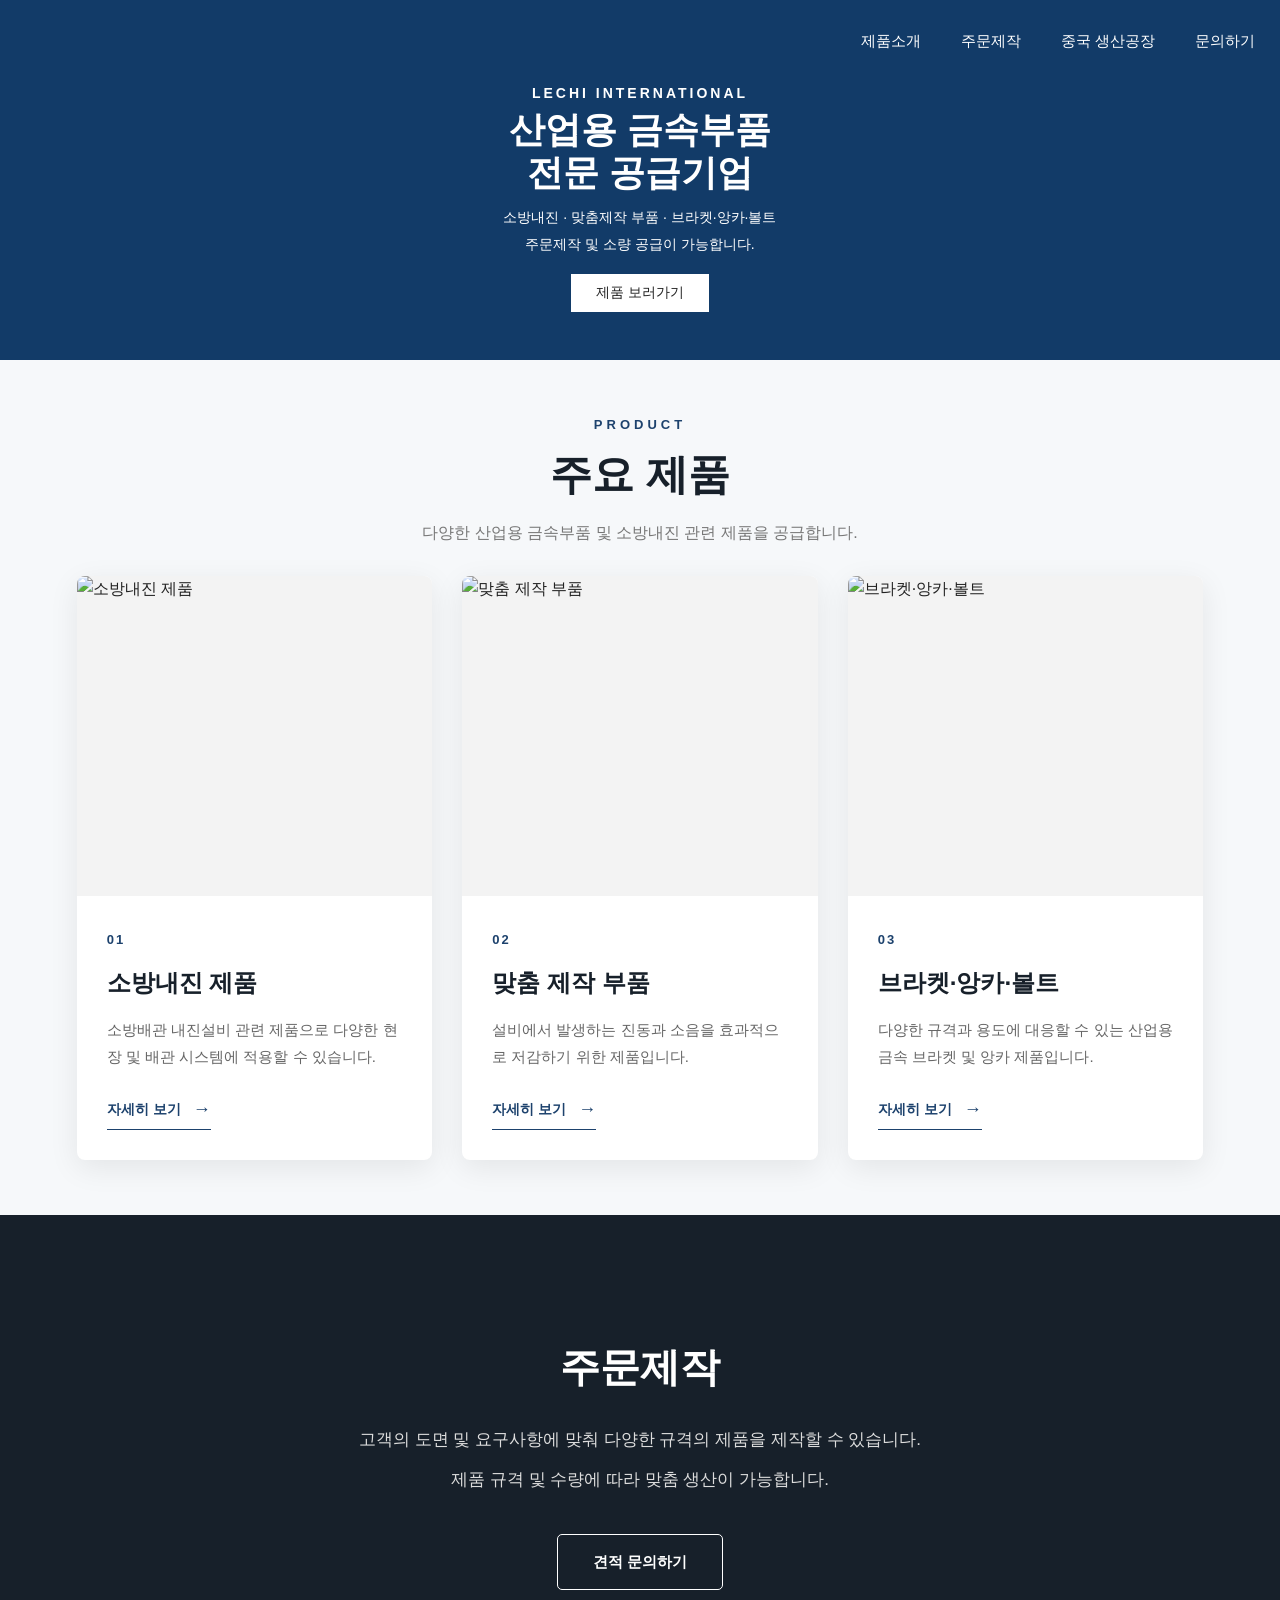
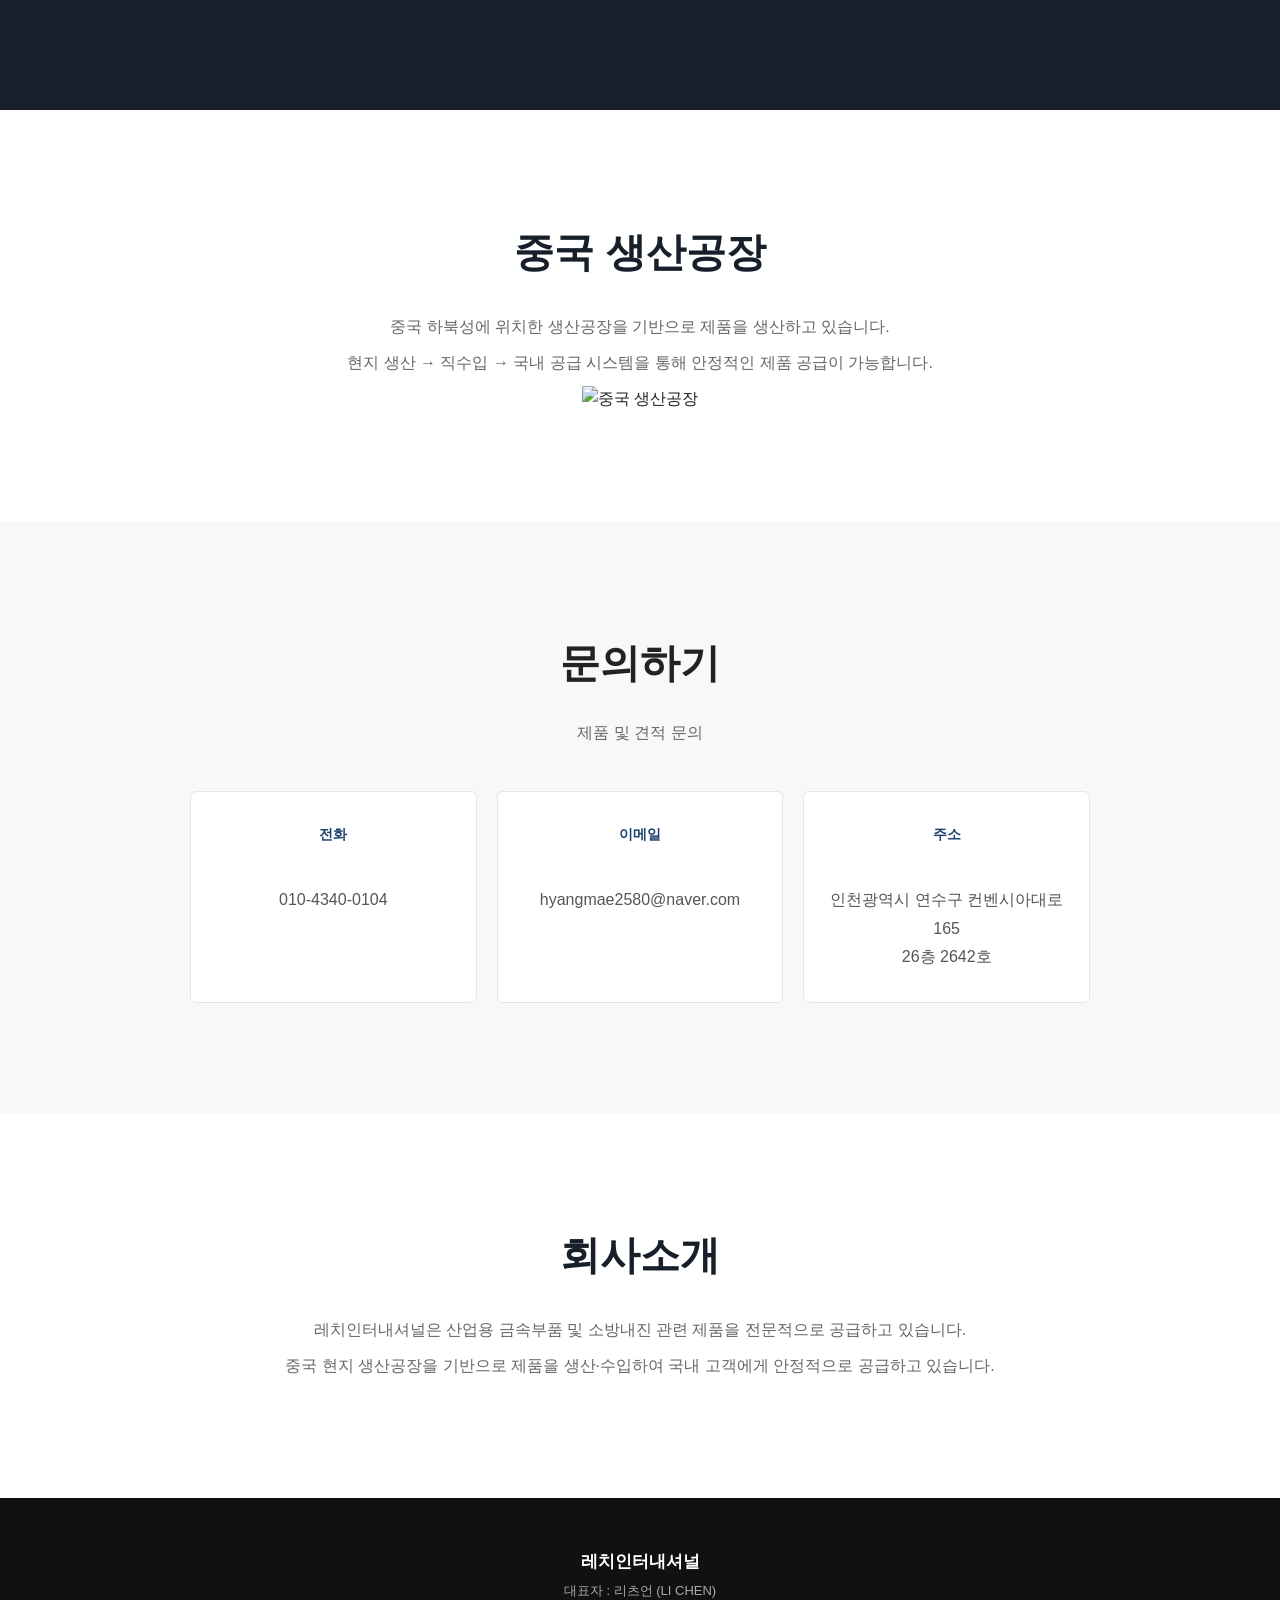
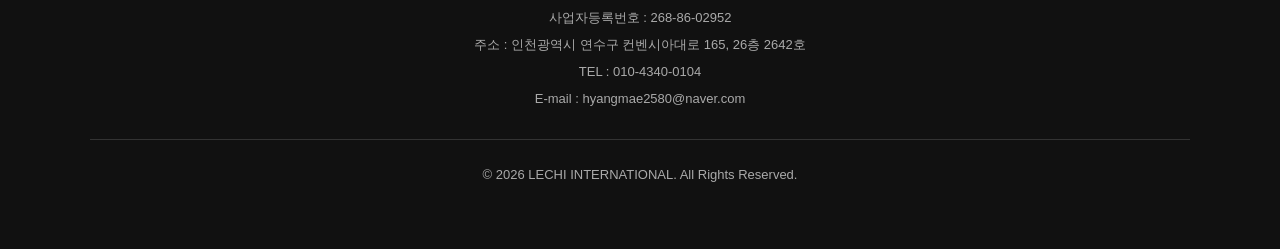
==== index.html @ aa049274 "Add files via upload" ====
<!DOCTYPE html>
<html lang="ko">

<head>
    <meta charset="UTF-8">
    <meta name="viewport" content="width=device-width, initial-scale=1.0">

    <title>레치인터내셔널 | 산업용 금속부품 전문기업</title>

    <link rel="stylesheet" href="style.css">
</head>


<body>


<!-- =========================
     상단 메뉴
========================= -->

<header class="header">

    <div class="logo">

        

    </div>


    <nav class="menu">

        <a href="#products">제품소개</a>

        <a href="#custom">주문제작</a>

        <a href="#factory">중국 생산공장</a>

        <a href="#contact">문의하기</a>

    </nav>

</header>



<!-- =========================
     메인 화면
========================= -->

<section class="hero">

    <div class="hero-text">

        <p class="small-title">
            LECHI INTERNATIONAL
        </p>


        <h1>
            산업용 금속부품<br>
            전문 공급기업
        </h1>


        <p>
            소방내진 · 맞춤제작 부품 · 브라켓·앙카·볼트
        </p>


        <p>
            주문제작 및 소량 공급이 가능합니다.
        </p>


        <button onclick="goToProducts()">
            제품 보러가기
        </button>

    </div>

</section>



<!-- =========================
     주요 제품
========================= -->

<section id="products" class="products-section">

    <div class="products-title">

        <span>PRODUCT</span>

        <h2>주요 제품</h2>

        <p>
            다양한 산업용 금속부품 및 소방내진 관련 제품을 공급합니다.
        </p>

    </div>


    <div class="product-grid">


        <!-- 소방내진 -->

        <div class="product-card">

            <div class="product-photo">

                <img
                    src="images/product01.jpg"
                    alt="소방내진 제품"
                >

            </div>


            <div class="product-content">

                <span class="product-number">01</span>

                <h3>소방내진 제품</h3>

                <p>
                    소방배관 내진설비 관련 제품으로
                    다양한 현장 및 배관 시스템에 적용할 수 있습니다.
                </p>

                <a href="product-fire.html" class="product-more">
                    자세히 보기
                    <span>→</span>
                </a>

            </div>

        </div>



        <!-- 맞춤제작 부품 -->

        <div class="product-card">

            <div class="product-photo">

                <img
                    src="images/product02.jpg"
                    alt="맞춤 제작 부품"
                >

            </div>


            <div class="product-content">

                <span class="product-number">02</span>

                <h3>맞춤 제작 부품</h3>

                <p>
                    설비에서 발생하는 진동과 소음을
                    효과적으로 저감하기 위한 제품입니다.
                </p>

                <a href="product-vibration.html" class="product-more">
                    자세히 보기
                    <span>→</span>
                </a>

            </div>

        </div>



        <!-- 브라켓·앙카·볼트 -->

        <div class="product-card">

            <div class="product-photo">

                <img
                    src="images/product03.jpg"
                    alt="브라켓·앙카·볼트"
                >

            </div>


            <div class="product-content">

                <span class="product-number">03</span>

                <h3>브라켓·앙카·볼트</h3>

                <p>
                    다양한 규격과 용도에 대응할 수 있는
                    산업용 금속 브라켓 및 앙카 제품입니다.
                </p>

                <a href="product-bracket.html" class="product-more">
                    자세히 보기
                    <span>→</span>
                </a>

            </div>

        </div>


    </div>

</section>


<!-- =========================
     주문제작
========================= -->

<section id="custom" class="custom">

    <h2>주문제작</h2>


    <p>
        고객의 도면 및 요구사항에 맞춰
        다양한 규격의 제품을 제작할 수 있습니다.
    </p>


    <p>
        제품 규격 및 수량에 따라 맞춤 생산이 가능합니다.
    </p>



<a href="./contact.html" class="inquiry-button">
    견적 문의하기
</a>

</section>



<!-- =========================
     중국 생산공장
========================= -->

<section id="factory" class="section">

    <h2>중국 생산공장</h2>


    <p>
        중국 하북성에 위치한 생산공장을 기반으로
        제품을 생산하고 있습니다.
    </p>


    <p>
        현지 생산 → 직수입 → 국내 공급 시스템을 통해
        안정적인 제품 공급이 가능합니다.
    </p>
    <div class="factory-image">

        <img 
            src="images/factory.jpg" 
            alt="중국 생산공장"
        >

    </div>

</section>



<!-- =========================
     문의하기
========================= -->

<section id="contact" class="contact">

    <h2>문의하기</h2>


    <p>
        제품 및 견적 문의
    </p>


    <div class="contact-info">

        <p>
            <strong>전화</strong><br>
            010-4340-0104
        </p>


        <p>
            <strong>이메일</strong><br>
            hyangmae2580@naver.com
        </p>


        <p>
            <strong>주소</strong><br>
            인천광역시 연수구 컨벤시아대로 165<br>
            26층 2642호
        </p>

    </div>

</section>

</section>


<!-- =========================
     회사소개
========================= -->

<section id="about" class="section">

    <h2>회사소개</h2>

    <p>
        레치인터내셔널은 산업용 금속부품 및 
        소방내진 관련 제품을 전문적으로 공급하고 있습니다.
    </p>

    <p>
        중국 현지 생산공장을 기반으로 제품을 생산·수입하여 
        국내 고객에게 안정적으로 공급하고 있습니다.
    </p>

</section>




<!-- =========================
     사업자 정보
========================= -->

<footer>


    <div class="footer-company">

        <strong>레치인터내셔널</strong>


        <p>
            대표자 : 리츠언 (LI CHEN)
        </p>


        <p>
            사업자등록번호 : 268-86-02952
        </p>


        <p>
            주소 : 인천광역시 연수구 컨벤시아대로 165,
            26층 2642호
        </p>


        <p>
            TEL : 010-4340-0104
        </p>


        <p>
            E-mail : hyangmae2580@naver.com
        </p>

    </div>


    <p class="copyright">
        © 2026 LECHI INTERNATIONAL. All Rights Reserved.
    </p>

</footer>



<script src="main.js"></script>

</body>

</html>
---- style.css ----
/* =========================================
   기본 설정
========================================= */

* {
    box-sizing: border-box;
}

html {
    scroll-behavior: smooth;
}

body {
    margin: 0;
    padding: 0;

    font-family:
        "Noto Sans KR",
        "Malgun Gothic",
        Arial,
        sans-serif;

    color: #222;
    background: #fff;

    line-height: 1.6;
}

img {
    max-width: 100%;
}



/* =========================================
   HEADER
========================================= */

.header {
    position: absolute;
    top: 0;
    left: 0;
    width: 100%;
    height: 82px;
    padding: 0 25px;
    box-sizing: border-box;

    display: flex;
    align-items: center;
    justify-content: flex-end;

    background: transparent;
    border-bottom: none;

    z-index: 999;
}

.logo {
    display: none;
}

.menu {
    display: flex;
    align-items: center;
    gap: 40px;
}

.menu a {
    color: #ffffff;
    text-decoration: none;
    font-size: 15px;
    font-weight: 500;
}

.menu a:hover {
    color: #1d426d;
}

/* =========================================
   MAIN HERO
========================================= */

.hero {
    width: 100%;
    min-height: 360px;
    display: flex;
    align-items: center;
    justify-content: center;
    padding: 60px 8% 30px;
    box-sizing: border-box;
    background: #123b68;
    color: #fff;
    text-align: center;
}
.hero-text {
    width: 100%;
    max-width: 900px;
    margin: 0 auto;
}

.small-title {
    margin: 0 0 8px;
    font-size: 12px;
    letter-spacing: 3px;
    font-weight: 600;
}

.hero h1 {
    margin: 0 0 12px;
    font-size: 36px;
    line-height: 1.2;
    font-weight: 700;
}

.hero p {
    font-size: 14px;
    margin: 4px 0;
}

.hero button {
    margin-top: 15px;

    padding: 10px 25px;

    border: none;

    background: #fff;
    color: #222;

    font-size: 14px;

    cursor: pointer;
}

/* =========================================
   회사소개
========================================= */

.section {
    width: 100%;

    padding: 110px 7%;

    text-align: center;
}


.section h2 {
    margin: 0 0 30px;

    font-size: 40px;

    color: #17202a;
}


.section > p {
    max-width: 800px;

    margin: 10px auto;

    font-size: 16px;

    color: #666;
}


/* 회사정보 */

.company-info {
    max-width: 900px;

    margin: 55px auto 0;

    display: grid;

    grid-template-columns:
        repeat(3, 1fr);

    border-top: 1px solid #ddd;
    border-bottom: 1px solid #ddd;
}


.company-info div {
    padding: 28px 20px;

    border-right: 1px solid #ddd;
}

.company-info div:last-child {
    border-right: none;
}


.company-info strong {
    display: block;

    margin-bottom: 8px;

    color: #1d426d;

    font-size: 14px;
}


.company-info p {
    margin: 0;

    font-size: 16px;
}


/* =========================================
   주요 제품
========================================= */

.products-section {
    width: 100%;
    padding: 55px 6%;
    background: #f6f8fa;
}


/* 제목 */

.products-title {
    text-align: center;

    margin-bottom: 30px;
}


.products-title span {
    display: block;

    margin-bottom: 12px;

    color: #1d426d;

    font-size: 13px;

    font-weight: 700;

    letter-spacing: 4px;
}


.products-title h2 {
    margin: 0;

    font-size: 42px;

    line-height: 1.3;

    color: #17202a;
}


.products-title p {
    margin: 18px 0 0;

    font-size: 16px;

    color: #777;
}


/* 제품 3개 */

.product-grid {
    width: 100%;

    max-width: 1280px;

    margin: 0 auto;

    display: grid;

    grid-template-columns:
        repeat(3, minmax(0, 1fr));

    gap: 30px;
}


/* 카드 */

.product-card {
    min-width: 0;

    overflow: hidden;

    background: #fff;

    border-radius: 8px;

    box-shadow:
        0 8px 30px rgba(0, 0, 0, 0.08);

    transition:
        transform 0.3s ease,
        box-shadow 0.3s ease;
}


.product-card:hover {
    transform: translateY(-8px);

    box-shadow:
        0 18px 45px rgba(0, 0, 0, 0.14);
}


/* 제품 사진 */

.product-photo {
    width: 100%;

    height: 320px;

    overflow: hidden;

    background: #f3f3f3;
}


.product-photo img {
    width: 100%;
    height: 100%;

    display: block;

    object-fit: cover;

    transition: transform 0.5s ease;
}


.product-card:hover
.product-photo img {
    transform: scale(1.05);
}


/* 제품 내용 */

.product-content {
    padding: 30px;

    min-height: 260px;
}


.product-number {
    color: #1d426d;

    font-size: 13px;

    font-weight: 700;

    letter-spacing: 2px;
}


.product-content h3 {
    margin: 12px 0 14px;

    font-size: 24px;

    color: #17202a;
}


.product-content p {
    margin: 0;

    color: #666;

    font-size: 15px;

    line-height: 1.8;
}


/* 자세히 보기 */

.product-more {
    display: inline-flex;

    align-items: center;

    gap: 12px;

    margin-top: 25px;

    padding-bottom: 5px;

    color: #1d426d;

    text-decoration: none;

    font-size: 14px;

    font-weight: 600;

    border-bottom: 1px solid #1d426d;
}


.product-more span {
    font-size: 18px;

    transition: 0.3s;
}


.product-more:hover span {
    transform: translateX(5px);
}


/* =========================================
   주문제작
========================================= */

.custom {
    width: 100%;

    padding: 120px 20px;

    text-align: center;

    background: #17202a;

    color: #fff;
}


.custom h2 {
    margin: 0 0 25px;

    font-size: 40px;
}


.custom p {
    max-width: 750px;

    margin: 8px auto;

    font-size: 17px;

    line-height: 1.9;

    color: #ddd;
}


.custom button {
    margin-top: 30px;

    padding: 15px 35px;

    border: 1px solid #fff;

    background: transparent;

    color: #fff;

    font-size: 15px;

    cursor: pointer;

    transition: 0.3s;
}


.custom button:hover {
    background: #fff;

    color: #17202a;
}


/* =========================================
   중국 생산공장
========================================= */

#factory {
    background: #fff;
}


#factory p {
    max-width: 750px;
}


/* =========================================
   문의하기
========================================= */

.contact {
    width: 100%;

    padding: 110px 20px;

    text-align: center;

    background: #f6f8fa;
}


.contact h2 {
    margin: 0 0 25px;

    font-size: 40px;
}


.contact > p {
    color: #666;

    font-size: 16px;
}


/* 연락처 */

.contact-info {
    max-width: 900px;

    margin: 45px auto 0;

    display: grid;

    grid-template-columns:
        repeat(3, 1fr);

    gap: 20px;
}


.contact-info p {
    margin: 0;

    padding: 30px 20px;

    background: #fff;

    border: 1px solid #e5e5e5;

    border-radius: 6px;

    color: #555;

    line-height: 1.8;
}


.contact-info strong {
    display: block;

    margin-bottom: 10px;

    color: #1d426d;

    font-size: 14px;
}


/* =========================================
   FOOTER
========================================= */

footer {
    width: 100%;

    padding: 50px 7%;

    background: #111;

    color: #aaa;

    text-align: center;

    font-size: 13px;
}


.footer-company strong {
    color: #fff;

    font-size: 17px;
}


.footer-company p {
    margin: 6px 0;
}


.copyright {
    margin-top: 30px;

    padding-top: 25px;

    border-top: 1px solid #333;
}


/* =========================================
   모바일
========================================= */

@media (max-width: 900px) {

  .header {
    position: absolute;
    top: 0;
    left: 0;
    width: 100%;
    height: 82px;
    padding: 0 25px;
    box-sizing: border-box;
    display: flex;
    align-items: center;
    justify-content: flex-end;
    background: transparent;
    border-bottom: none;
    z-index: 999;
}

.logo {
    display: none;
}

.menu {
    display: flex;
    align-items: center;
    gap: 40px;
}

.menu a {
    color: #fff;
    text-decoration: none;
    font-size: 15px;
    font-weight: 500;
}


  .hero {
    width: 100%;
    min-height: 400px;
    display: flex;
    align-items: center;
    justify-content: center;
    padding: 100px 8% 40px;
    box-sizing: border-box;
    background: #123b68;
    color: #fff;
    text-align: center;
}


    .hero p {
        font-size: 16px;
    }


    .product-grid {
        grid-template-columns: 1fr;

        max-width: 550px;
    }


    .company-info {
        grid-template-columns: 1fr;
    }


    .company-info div {
        border-right: none;

        border-bottom: 1px solid #ddd;
    }


    .company-info div:last-child {
        border-bottom: none;
    }


    .contact-info {
        grid-template-columns: 1fr;

        max-width: 550px;
    }

}

/* =========================================
   견적 문의 페이지
========================================= */

.inquiry-section {
    width: 100%;
    padding: 100px 20px 120px;
    background: #f4f7fa;
}


/* 문의 전체 영역 */

.inquiry-container {
    width: 100%;
    max-width: 1000px;
    margin: 0 auto;
}


/* 제목 */

.inquiry-title {
    text-align: center;
    margin-bottom: 50px;
}

.inquiry-title span {
    display: block;
    margin-bottom: 10px;

    color: #1d426d;

    font-size: 13px;
    font-weight: 700;
    letter-spacing: 4px;
}

.inquiry-title h1 {
    margin: 0 0 15px;

    color: #17202a;

    font-size: 42px;
    font-weight: 700;
}

.inquiry-title p {
    margin: 0;

    color: #777;

    font-size: 16px;
}


/* =========================================
   문의 폼
========================================= */

.inquiry-form {
    width: 100%;

    padding: 55px;

    background: #fff;

    border-radius: 10px;

    box-shadow:
        0 10px 40px rgba(0, 0, 0, 0.08);
}


/* 2칸 배치 */

.form-group {
    margin-bottom: 25px;
}


/* 성명 / 회사명 / 연락처 / 이메일 등을 2칸으로 */

.inquiry-form .form-group:nth-child(4),
.inquiry-form .form-group:nth-child(5),
.inquiry-form .form-group:nth-child(6),
.inquiry-form .form-group:nth-child(7),
.inquiry-form .form-group:nth-child(8) {
    width: calc(50% - 10px);
    display: inline-block;
    vertical-align: top;
}


/* 두 번째 칸 */

.inquiry-form .form-group:nth-child(5),
.inquiry-form .form-group:nth-child(7) {
    margin-left: 16px;
}


/* 라벨 */

.form-group label {
    display: block;

    margin-bottom: 9px;

    color: #222;

    font-size: 15px;
    font-weight: 600;
}


/* 필수 표시 */

.form-group label em {
    color: #d65a3a;

    font-style: normal;

    margin-left: 3px;
}


/* 입력창 */

.form-group input,
.form-group select,
.form-group textarea {
    width: 100%;

    padding: 15px 16px;

    border: 1px solid #d9dfe5;

    border-radius: 5px;

    background: #fff;

    color: #333;

    font-family: inherit;

    font-size: 15px;

    outline: none;

    transition: all 0.2s ease;

    appearance: none;
}


/* 포커스 */

.form-group input:focus,
.form-group select:focus,
.form-group textarea:focus {
    border-color: #1d426d;

    box-shadow:
        0 0 0 3px rgba(29, 66, 109, 0.08);
}


/* 선택박스 */

.form-group select {
    cursor: pointer;

    background:
        #fff
        url("data:image/svg+xml,%3Csvg xmlns='http://www.w3.org/2000/svg' width='12' height='8'%3E%3Cpath d='M1 1l5 5 5-5' fill='none' stroke='%23666' stroke-width='1.5'/%3E%3C/svg%3E")
        no-repeat;

    background-position: right 17px center;

    padding-right: 45px;
}


/* 문의내용 */

.form-group textarea {
    min-height: 190px;

    resize: vertical;

    line-height: 1.7;
}


/* 파일 */

.form-group input[type="file"] {
    padding: 11px;

    background: #fafafa;

    cursor: pointer;
}


/* 파일 설명 */

.form-group small {
    display: block;

    margin-top: 8px;

    color: #888;

    font-size: 12px;
}


/* =========================================
   개인정보 동의
========================================= */

.privacy-box {
    margin-top: 10px;
    margin-bottom: 30px;

    padding: 18px 20px;

    background: #f6f8fa;

    border: 1px solid #e5e9ed;

    border-radius: 5px;
}

.privacy-box label {
    color: #555;

    font-size: 14px;

    cursor: pointer;
}

.privacy-box input {
    width: 16px;
    height: 16px;

    margin-right: 8px;

    vertical-align: -3px;

    accent-color: #1d426d;
}


/* =========================================
   문의 보내기 버튼
========================================= */

.inquiry-submit {
    width: 100%;

    height: 58px;

    border: none;

    border-radius: 5px;

    background: #123b68;

    color: #fff;

    font-family: inherit;

    font-size: 16px;

    font-weight: 600;

    cursor: pointer;

    transition: all 0.3s ease;
}

.inquiry-submit:hover {
    background: #0b2b4c;

    transform: translateY(-2px);

    box-shadow:
        0 8px 20px rgba(18, 59, 104, 0.2);
}


/* =========================================
   모바일
========================================= */

@media (max-width: 700px) {

    .inquiry-section {
        padding: 70px 15px 80px;
    }

    .inquiry-title h1 {
        font-size: 32px;
    }

    .inquiry-title p {
        font-size: 14px;
    }

    .inquiry-form {
        padding: 30px 20px;
    }

    /* 모바일에서는 전부 한 줄 */

    .inquiry-form .form-group:nth-child(4),
    .inquiry-form .form-group:nth-child(5),
    .inquiry-form .form-group:nth-child(6),
    .inquiry-form .form-group:nth-child(7),
    .inquiry-form .form-group:nth-child(8) {

        width: 100%;

        display: block;

        margin-left: 0;
    }

}

.inquiry-button {
    display: inline-block;
    margin-top: 30px;
    padding: 15px 35px;

    border: 1px solid #fff;
    border-radius: 5px;

    background: transparent;
    color: #fff;

    text-decoration: none;

    font-size: 15px;
    font-weight: 600;

    cursor: pointer;

    transition: 0.3s;
}

.inquiry-button:hover {
    background: #fff;
    color: #123b68;
}
/* =================================
   레치인터내셔널 로고
================================= */

.header-logo {
    width: 210px;
    height: 78px;

    display: flex;
    align-items: center;
    justify-content: flex-start;

    overflow: hidden;
}

.header-logo a {
    display: block;
    line-height: 0;
}

.header-logo img {
    width: 210px;
    height: auto;

    display: block;
    margin: 0;
    padding: 0;

    object-fit: contain;
}

/* 로고 왼쪽 정렬 */
.header-inner {
    width: 100%;
    height: 72px;
    margin: 0;
    padding: 0 40px;

    display: flex;
    align-items: center;
    justify-content: space-between;

    box-sizing: border-box;
}

.header-logo {
    margin: 0;
    padding: 0;

    display: flex;
    align-items: center;
    justify-content: flex-start;

    flex-shrink: 0;
}

.header-logo img {
    width: 165px;
    height: auto;
    display: block;
    margin: 0;
    padding: 0;
}
/* =========================
   제품 상세 페이지
========================= */

.product-detail {
    max-width: 1200px;
    margin: 0 auto;
    padding: 100px 40px;
}


.product-detail-title {
    text-align: center;
    margin-bottom: 70px;
}


.product-detail-title span {
    display: block;

    margin-bottom: 15px;

    color: #123b68;

    font-size: 14px;

    font-weight: 700;

    letter-spacing: 4px;
}


.product-detail-title h1 {
    margin: 0 0 20px;

    color: #111;

    font-size: 46px;

    font-weight: 700;
}


.product-detail-title p {
    color: #666;

    font-size: 17px;

    line-height: 1.8;
}


/* 제품 항목 */

.product-detail-list {
    display: grid;

    grid-template-columns: repeat(3, 1fr);

    gap: 25px;
}


.detail-item {
    padding: 35px;

    background: #f6f8fa;

    border-radius: 8px;

    border: 1px solid #e5e9ed;

    transition: 0.3s;
}


.detail-item:hover {
    transform: translateY(-5px);

    box-shadow: 0 15px 35px rgba(0,0,0,0.08);
}


.detail-item h2 {
    margin-bottom: 18px;

    color: #123b68;

    font-size: 22px;
}


.detail-item p {
    margin: 0;

    color: #666;

    font-size: 15px;

    line-height: 1.8;
}


/* 제품 목록 돌아가기 */

.back-button {
    margin-top: 60px;

    text-align: center;
}


.back-button a {
    display: inline-block;

    padding: 15px 30px;

    background: #123b68;

    color: #fff;

    text-decoration: none;

    border-radius: 4px;

    font-size: 14px;

    transition: 0.3s;
}


.back-button a:hover {
    background: #0b2949;
}


/* 모바일 */

@media (max-width: 768px) {

    .product-detail {
        padding: 70px 20px;
    }

    .product-detail-title h1 {
        font-size: 34px;
    }

    .product-detail-list {
        grid-template-columns: 1fr;
    }

}
/* =========================
   방진 제품 상세페이지
========================= */

.vibration-product {
    max-width: 1200px;
    margin: 0 auto;
    padding: 80px 20px;
}

.vibration-product h1 {
    font-size: 36px;
    margin-bottom: 50px;
}

.vibration-item {
    margin-bottom: 70px;
}

.vibration-item h2 {
    font-size: 22px;
    font-weight: 500;
    margin-bottom: 25px;
}

.vibration-catalog img {
    width: 60%;
    max-width: 800px;
    height: auto;
    display: block;
}

/* 제목 */

.vibration-title {
    text-align: center;
    margin-bottom: 60px;
}


.vibration-title span {
    display: block;

    margin-bottom: 15px;

    color: #123b68;

    font-size: 14px;

    font-weight: 700;

    letter-spacing: 4px;
}


.vibration-title h1 {
    margin: 0 0 20px;

    color: #111;

    font-size: 46px;

    font-weight: 700;
}


.vibration-title p {
    margin: 0;

    color: #666;

    font-size: 16px;

    line-height: 1.8;
}


/* 제품 규격 이미지 */

.vibration-catalog img {
    width: 60%;
    max-width: 800px;
    height: auto;
    display: block;
    margin: 0 auto;
}


/* 견적 문의 버튼 */

.vibration-inquiry {
    text-align: center;

    margin-top: 50px;
}


.vibration-inquiry a {
    display: inline-block;

    padding: 16px 35px;

    background: #123b68;

    color: #fff;

    text-decoration: none;

    font-size: 15px;

    font-weight: 600;

    border-radius: 4px;

    transition: 0.3s;
}


.vibration-inquiry a:hover {
    background: #0d2d50;
}


/* 제품 목록 */

/* 제품 목록으로 돌아가기 버튼 */

.vibration-product .back-button {
    margin-top: 30px;
    text-align: center;
}

.vibration-product .back-button a {
    display: inline-block;

    padding: 15px 30px;

    background: #123b68;
    color: #ffffff !important;

    border: 1px solid #123b68;
    border-radius: 5px;

    text-decoration: none;

    font-size: 15px;
    font-weight: 600;

    transition: 0.3s;
}

.vibration-product .back-button a:hover {
    background: #ffffff;
    color: #123b68 !important;
}


/* 모바일 */

@media (max-width: 768px) {

    .vibration-product {
        padding: 70px 20px;
    }


    .vibration-title h1 {
        font-size: 34px;
    }


    .vibration-title p {
        font-size: 14px;
    }

}
/* 방진 제품 상세페이지 */
.vibration-product {
    max-width: 1200px;
    margin: 0 auto;
    padding: 80px 20px;
}

.vibration-product h1 {
    font-size: 36px;
    margin-bottom: 45px;
}

/* 제품 항목 */
.vibration-item {
    width: 100%;
    margin-bottom: 35px;
}

/* 제품 이름 */
.vibration-item summary {
    cursor: pointer;
    font-size: 21px;
    font-weight: 500;
    padding: 10px 0;
    margin-left: 0;
    list-style: none;
}

/* 기본 ▶ 표시 제거 */
.vibration-item summary::-webkit-details-marker {
    display: none;
}

/* 제품 이름 앞에 + 표시 */
.vibration-item summary::before {
    content: "+";
    display: inline-block;
    width: 25px;
    font-size: 20px;
    font-weight: 400;
}

/* 클릭해서 열렸을 때 - 표시 */
.vibration-item[open] summary::before {
    content: "−";
}

/* 제품 이미지 */
.vibration-image {
    margin-top: 20px;
    margin-left: 25px;
}

.vibration-image img {
    width: 60%;
    max-width: 800px;
    height: auto;
    display: block;
}

/* 제품 목록으로 돌아가기 */
.vibration-product .back-button {
    margin-top: 50px;
    text-align: center;
}

.vibration-product .back-button a {
    display: inline-block;
    padding: 15px 30px;
    background: #123b68;
    color: #ffffff !important;
    border: 1px solid #123b68;
    border-radius: 5px;
    text-decoration: none;
    font-size: 15px;
    font-weight: 600;
}

.vibration-product .back-button a:hover {
    background: #ffffff;
    color: #123b68 !important;
}

.bracket-home {
    text-align: center;
    margin-top: 20px;
}

.bracket-home a {
    display: inline-block;

    padding: 14px 30px;

    background: #fff;
    color: #123f70;

    border: 1px solid #123f70;
    border-radius: 4px;

    font-size: 14px;
    font-weight: 600;

    text-decoration: none;

    transition: all 0.3s ease;
}

.bracket-home a:hover {
    background: #123f70;
    color: #fff;
}

.custom-home {
    text-align: center;
    margin-top: 20px;
}

.custom-home a {
    display: inline-block;

    padding: 14px 30px;

    background: #fff;
    color: #123f70;

    border: 1px solid #123f70;
    border-radius: 4px;

    font-size: 14px;
    font-weight: 600;

    text-decoration: none;

    transition: all 0.3s ease;
}

.custom-home a:hover {
    background: #123f70;
    color: #fff;
}
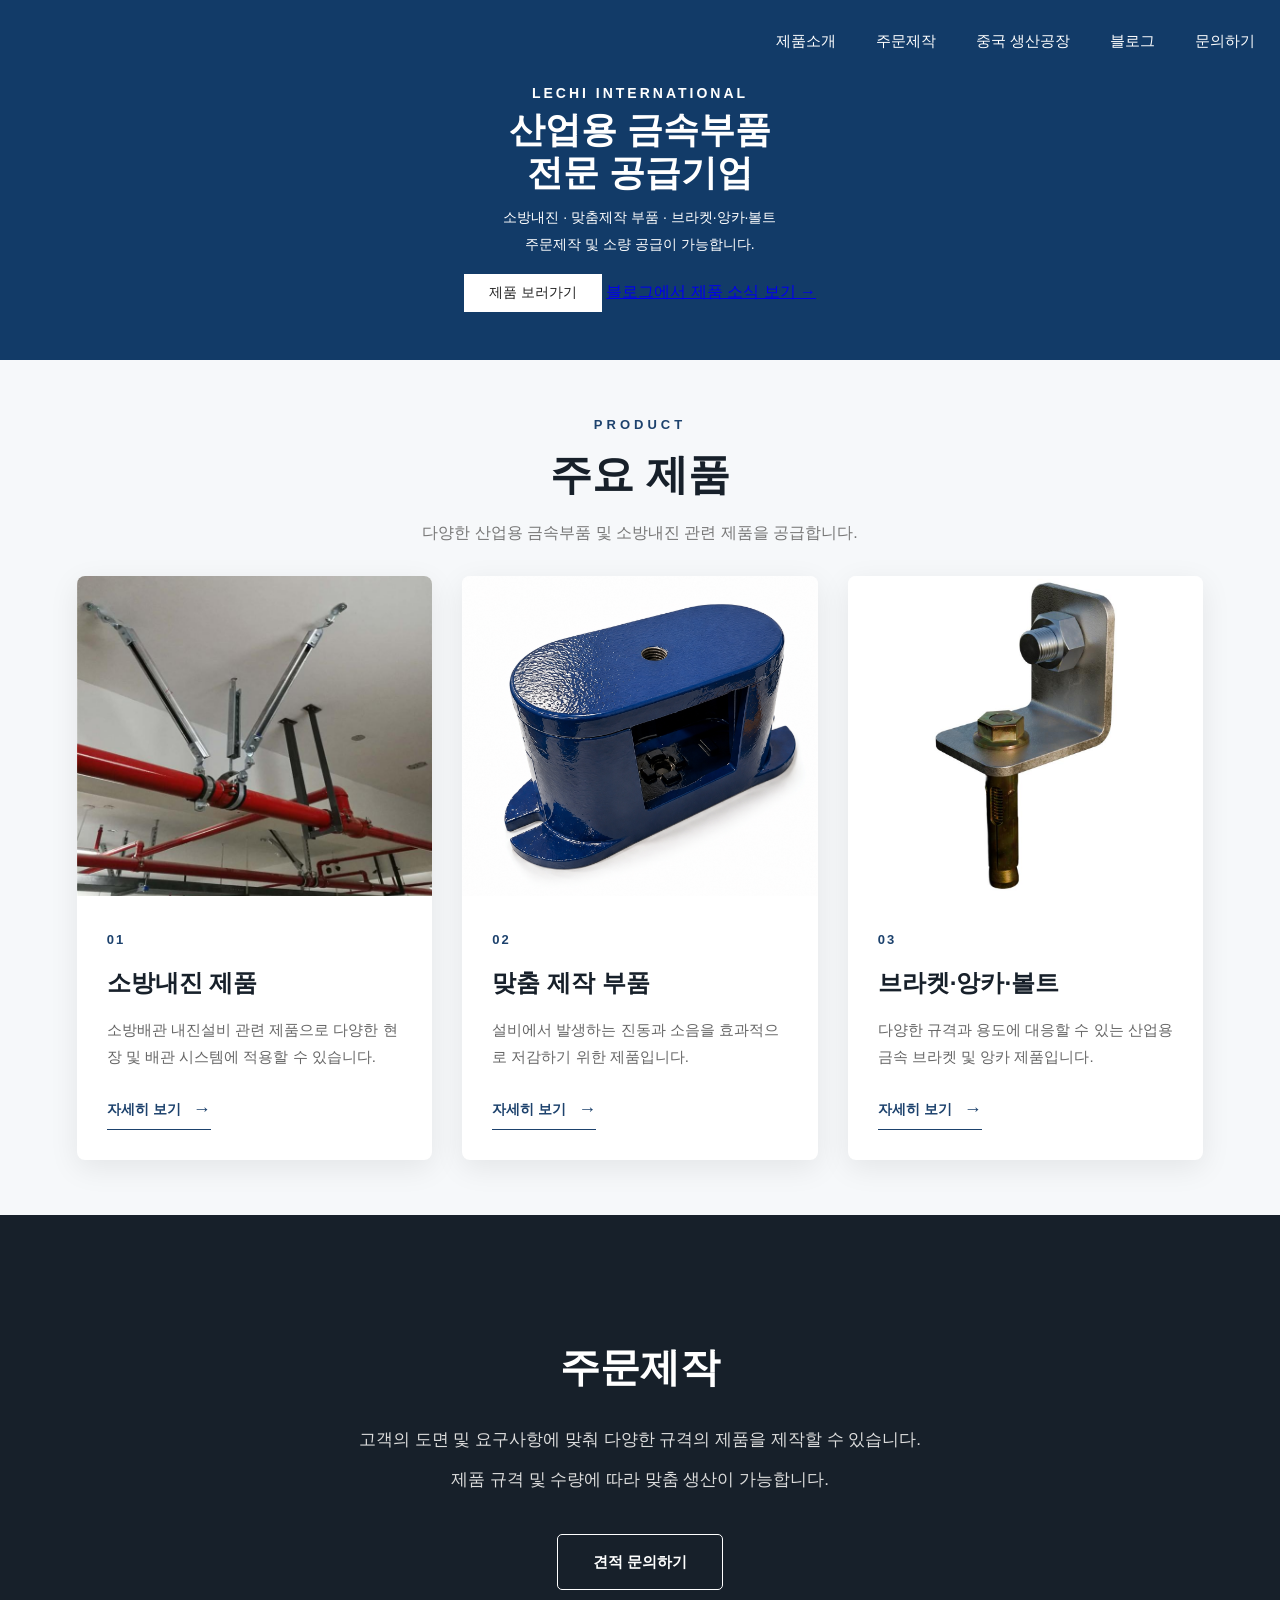
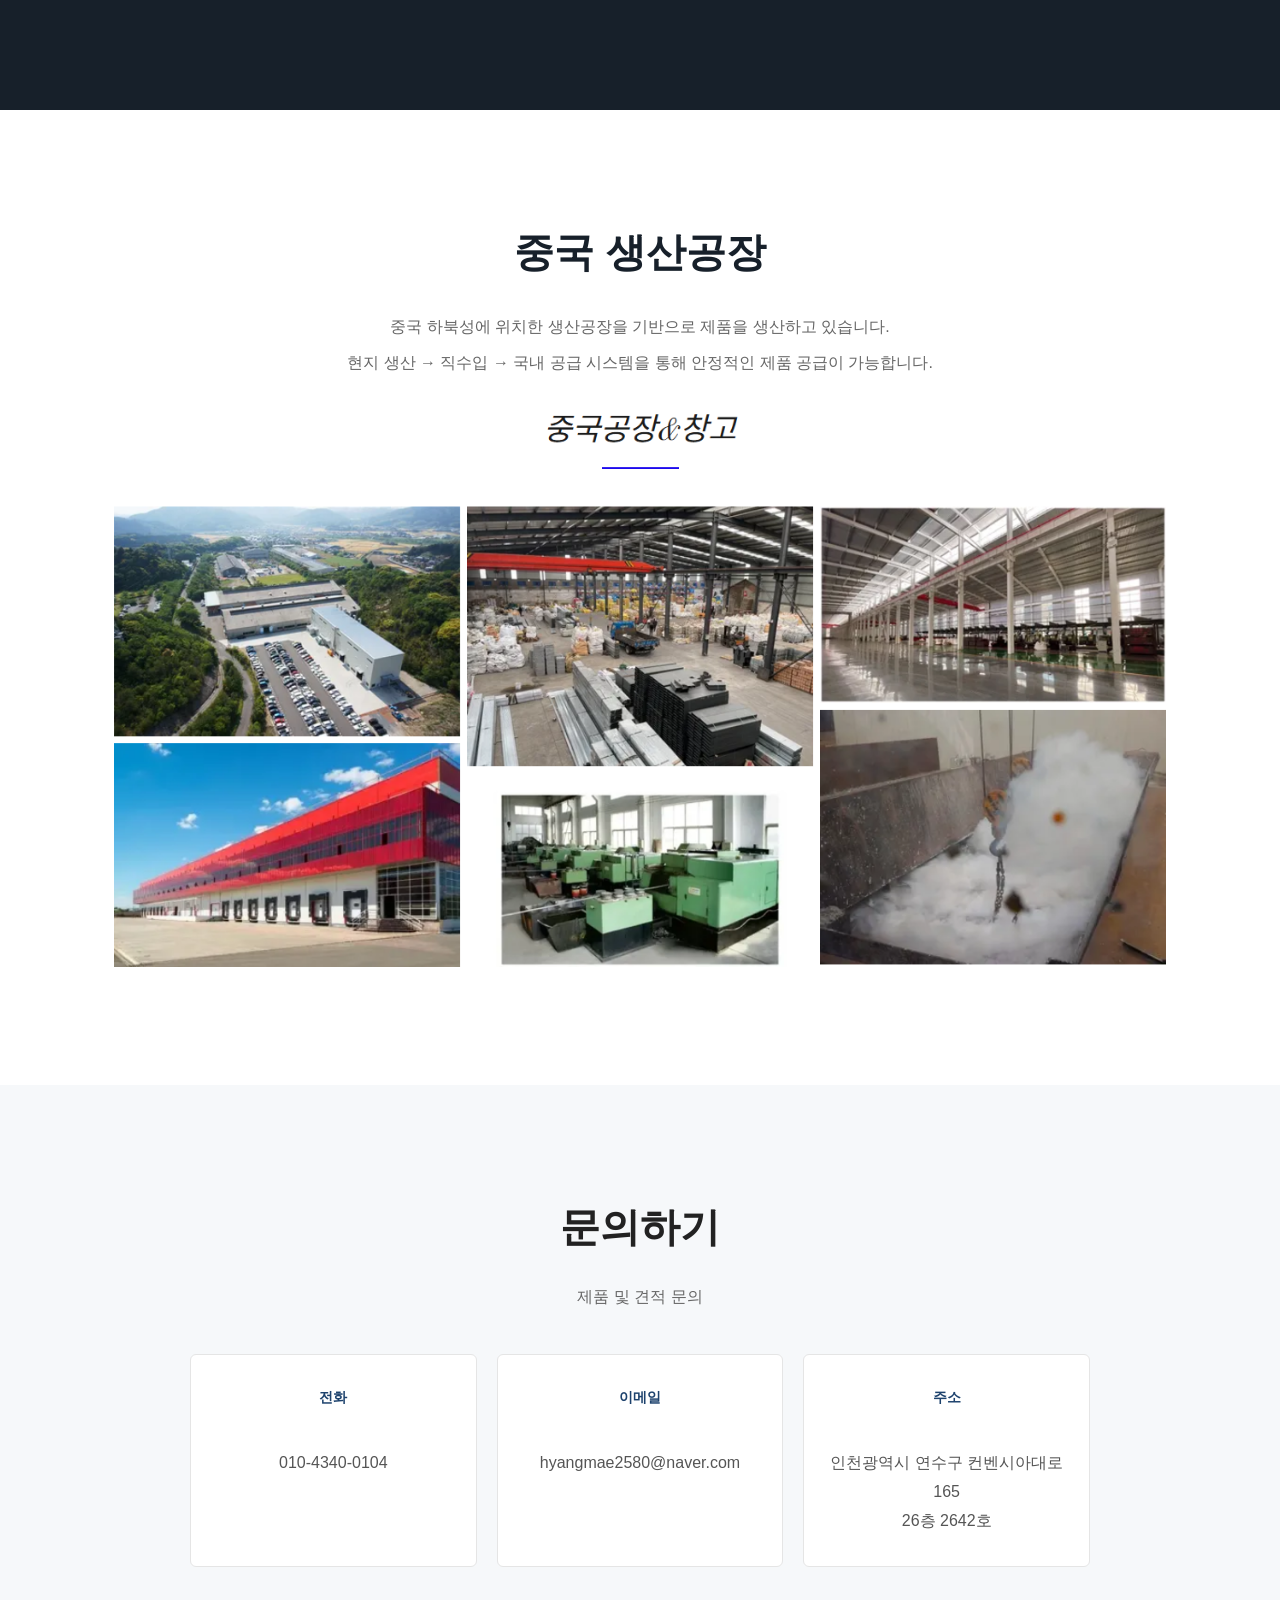
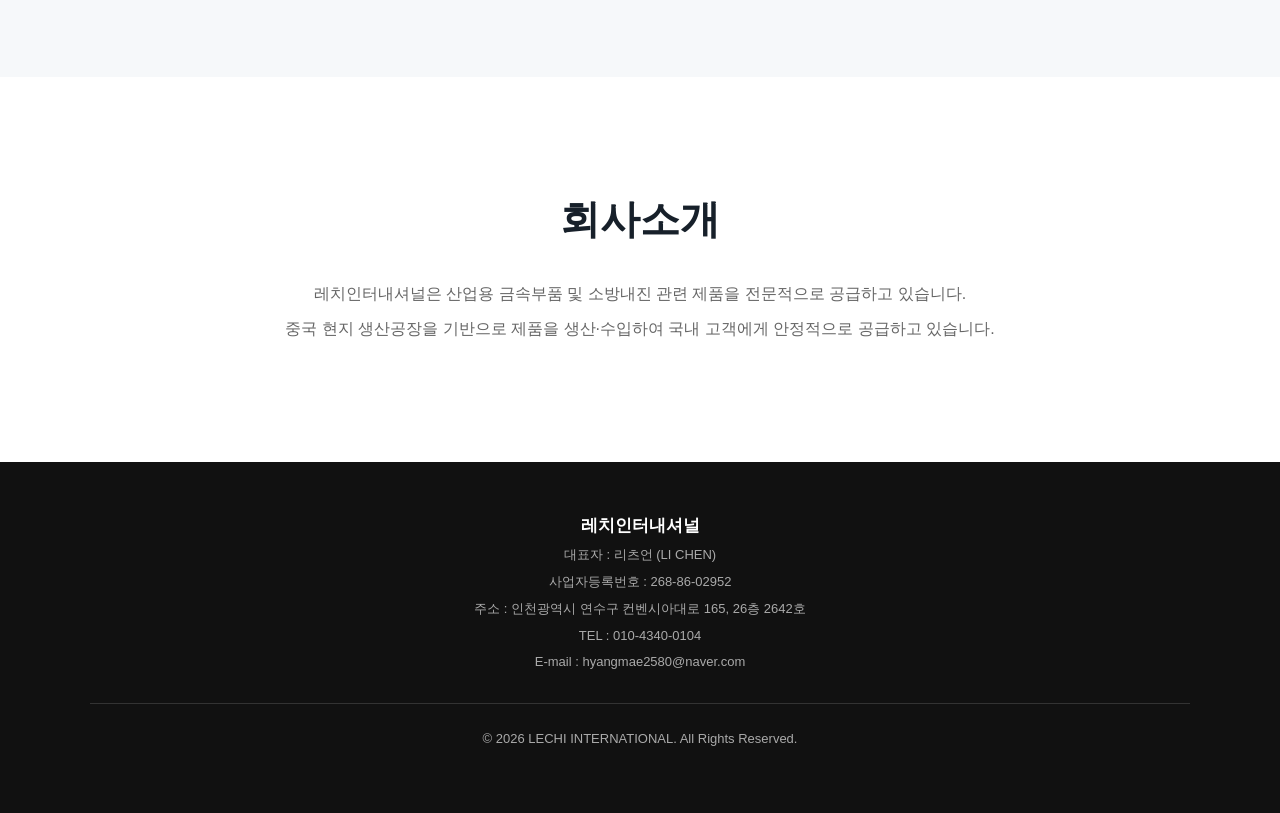
==== commit c02ab173: "Update index.html" ====
--- a/index.html
+++ b/index.html
@@ -34,6 +34,12 @@
         <a href="#custom">주문제작</a>
 
         <a href="#factory">중국 생산공장</a>
+
+  <a href="https://blog.naver.com/hyangmae2580"
+     target="_blank"
+     rel="noopener noreferrer">
+    블로그
+  </a>
 
         <a href="#contact">문의하기</a>
 
@@ -75,7 +81,12 @@
         <button onclick="goToProducts()">
             제품 보러가기
         </button>
-
+<a href="https://blog.naver.com/hyangmae2580"
+   target="_blank"
+   rel="noopener noreferrer"
+   class="blog-button">
+    블로그에서 제품 소식 보기 →
+</a>
     </div>
 
 </section>
@@ -315,8 +326,6 @@
 
 </section>
 
-</section>
-
 
 <!-- =========================
      회사소개
@@ -393,4 +402,4 @@
 
 </body>
 
-</html>+</html>
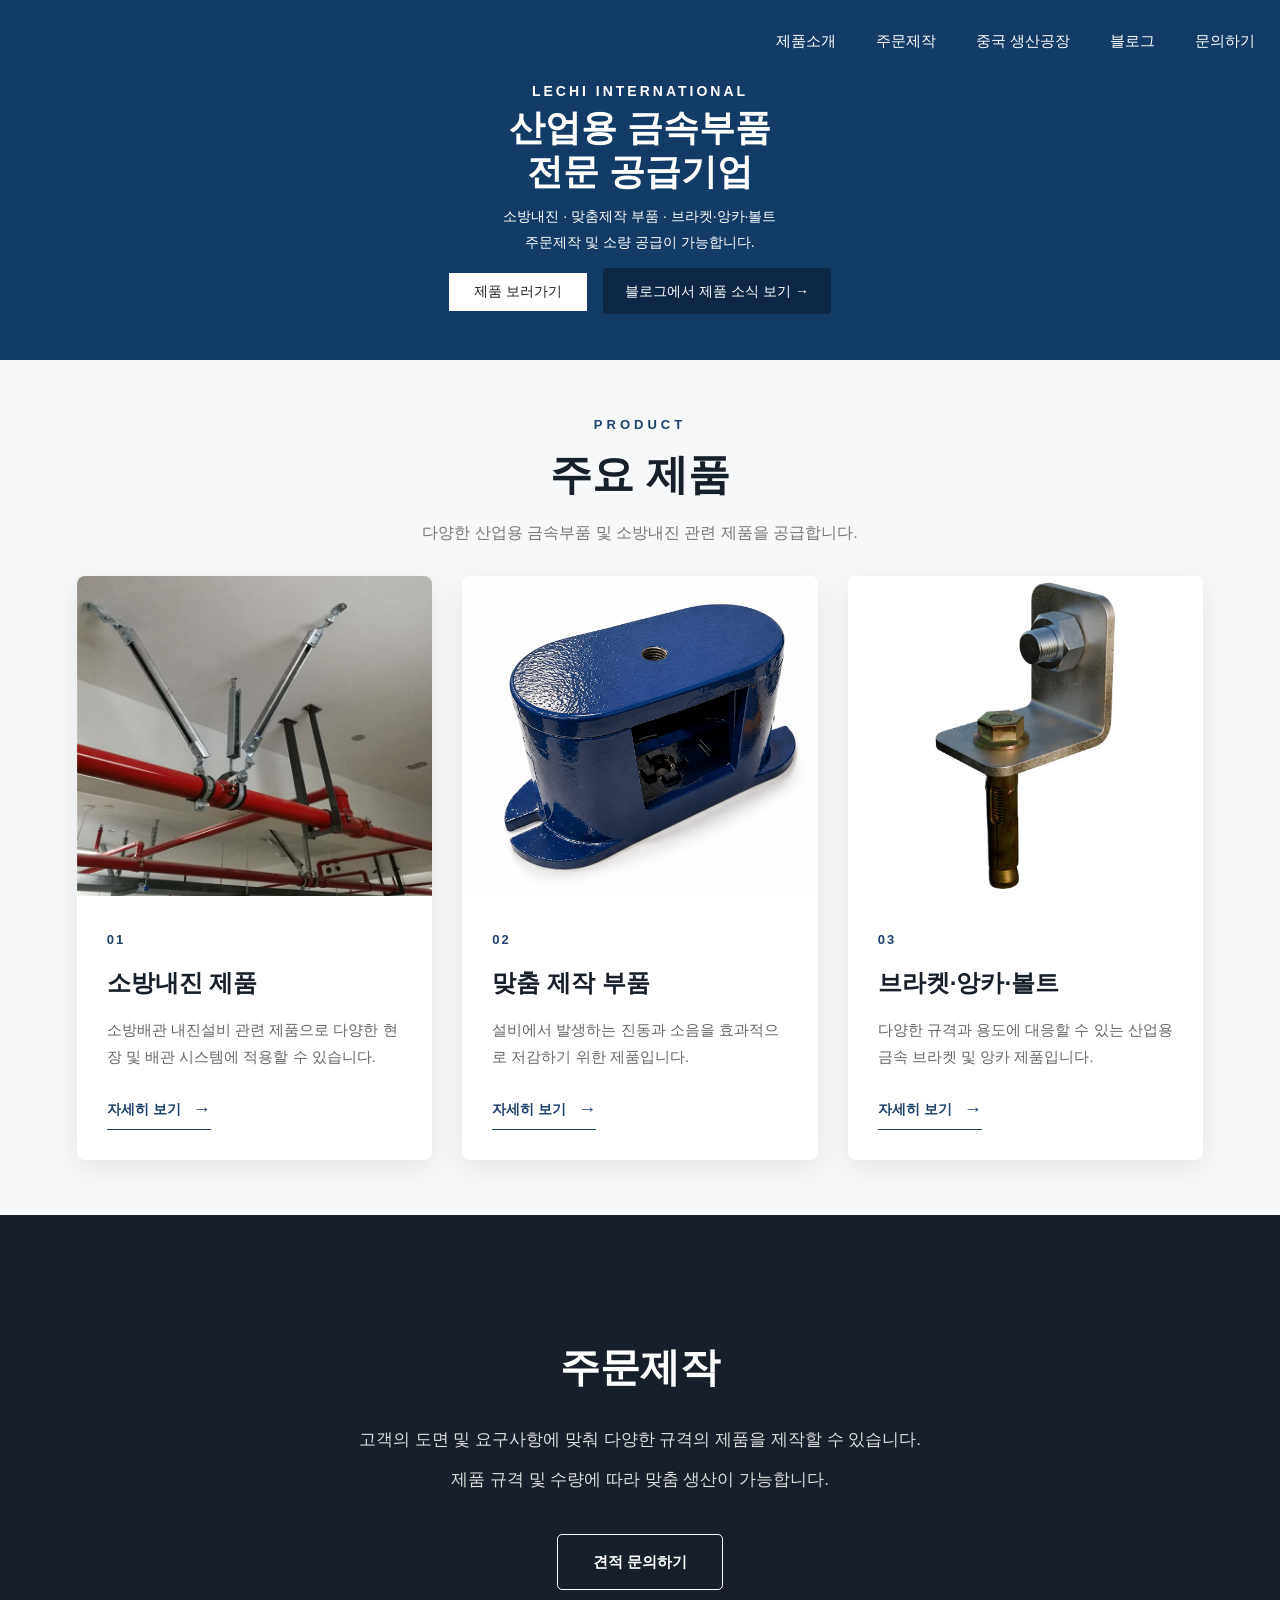
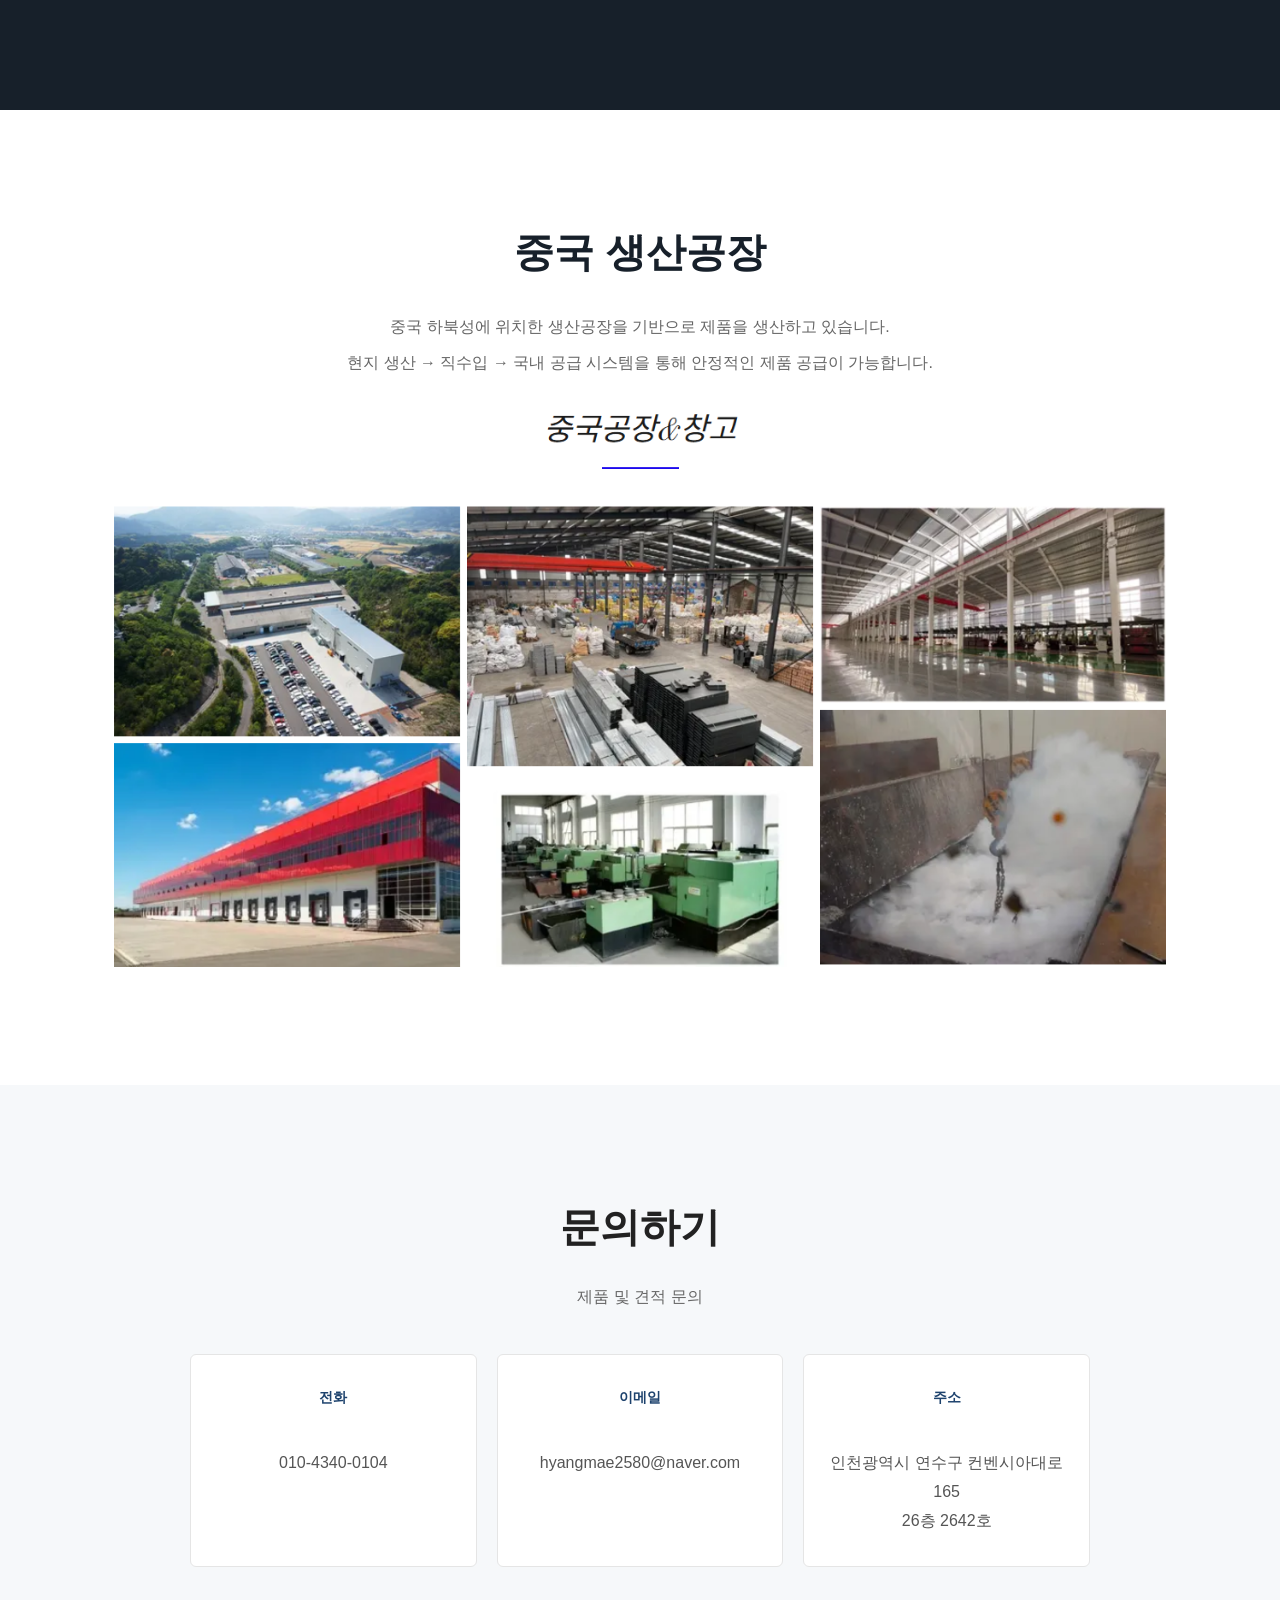
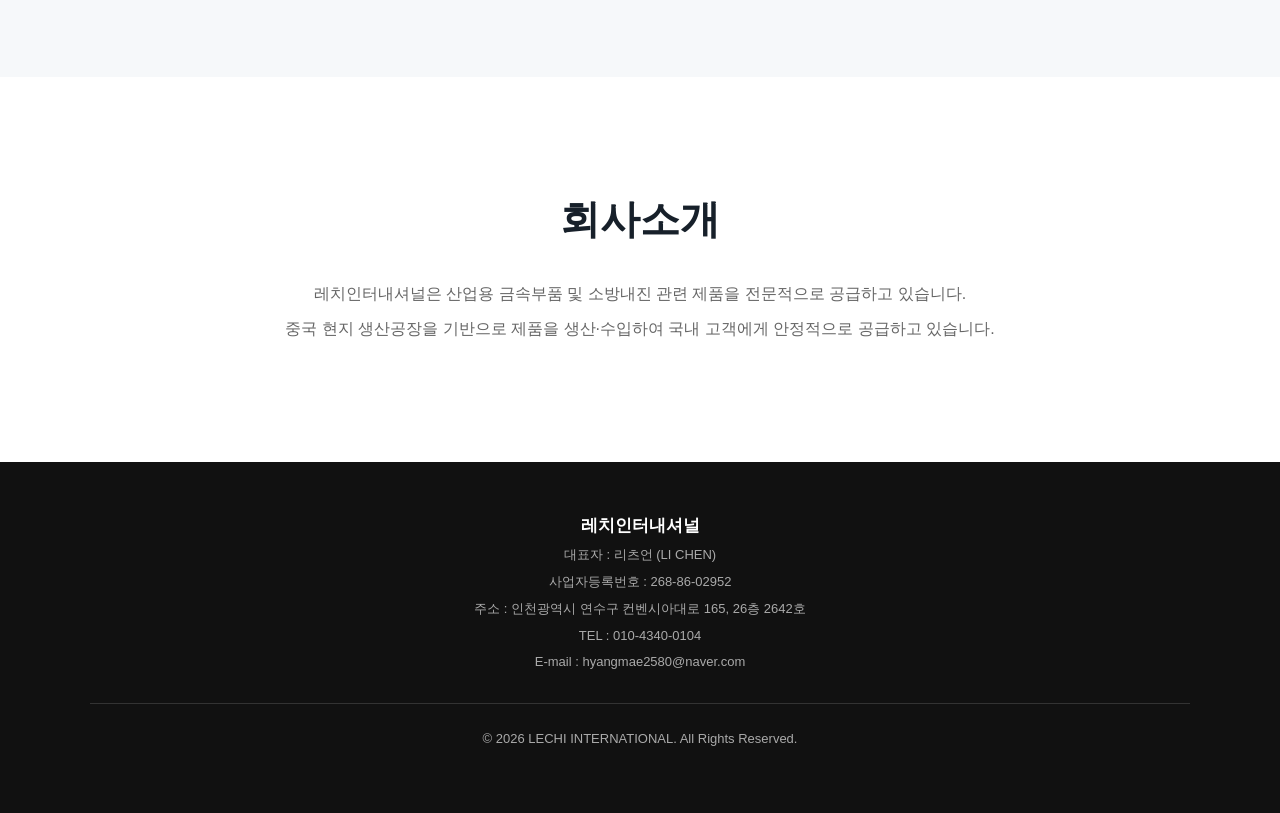
==== commit f542e019: "Update index.html" ====
--- a/index.html
+++ b/index.html
@@ -8,6 +8,22 @@
     <title>레치인터내셔널 | 산업용 금속부품 전문기업</title>
 
     <link rel="stylesheet" href="style.css">
+
+    <!-- Google Analytics -->
+    <script async src="https://www.googletagmanager.com/gtag/js?id=G-M39NJ0KK3D"></script>
+
+    <script>
+        window.dataLayer = window.dataLayer || [];
+
+        function gtag() {
+            dataLayer.push(arguments);
+        }
+
+        gtag('js', new Date());
+
+        gtag('config', 'G-M39NJ0KK3D');
+    </script>
+
 </head>
 
 
--- a/style.css
+++ b/style.css
@@ -1590,4 +1590,21 @@
 .custom-home a:hover {
     background: #123f70;
     color: #fff;
-}+}
+
+.blog-button {
+    display: inline-block;
+    margin-left: 12px;
+    padding: 12px 22px;
+    background: #0f2747;
+    color: #ffffff;
+    text-decoration: none;
+    border-radius: 4px;
+    font-size: 14px;
+    font-weight: 500;
+    transition: 0.3s;
+}
+
+.blog-button:hover {
+    opacity: 0.85;
+}
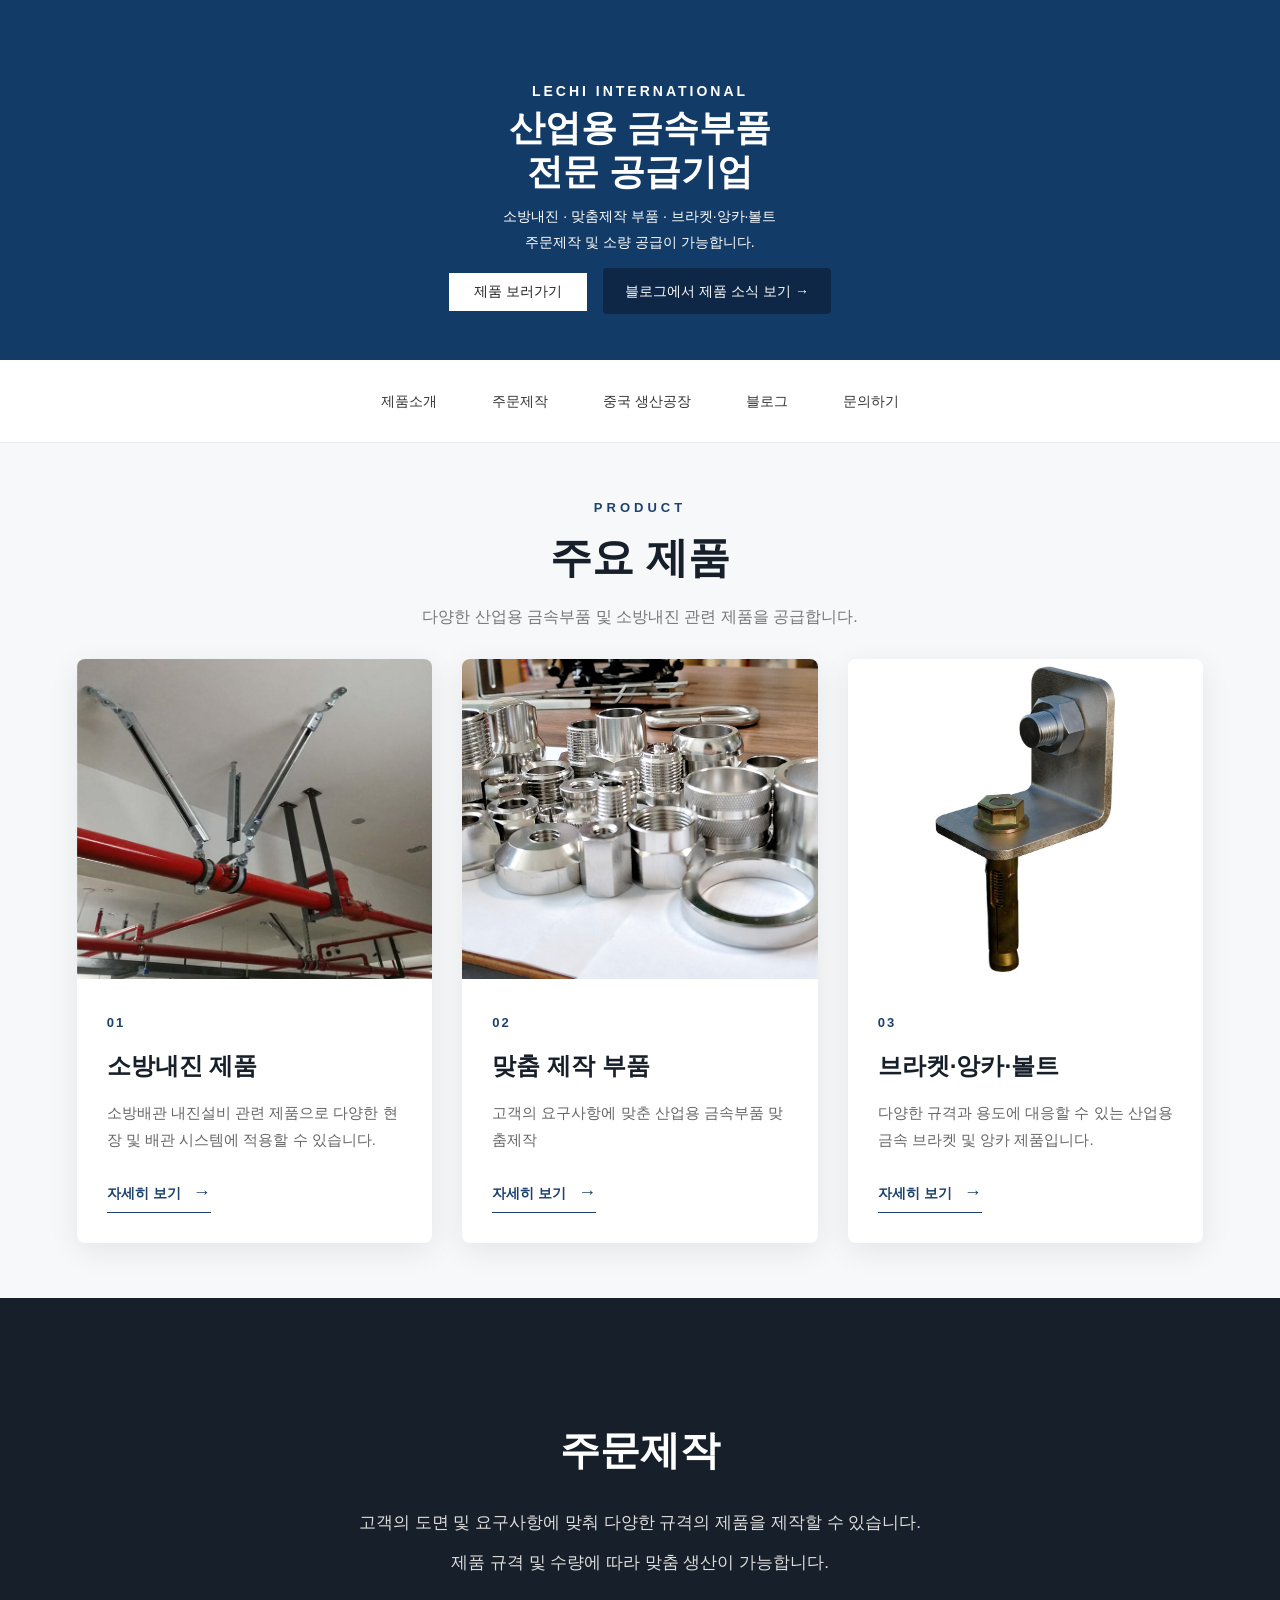
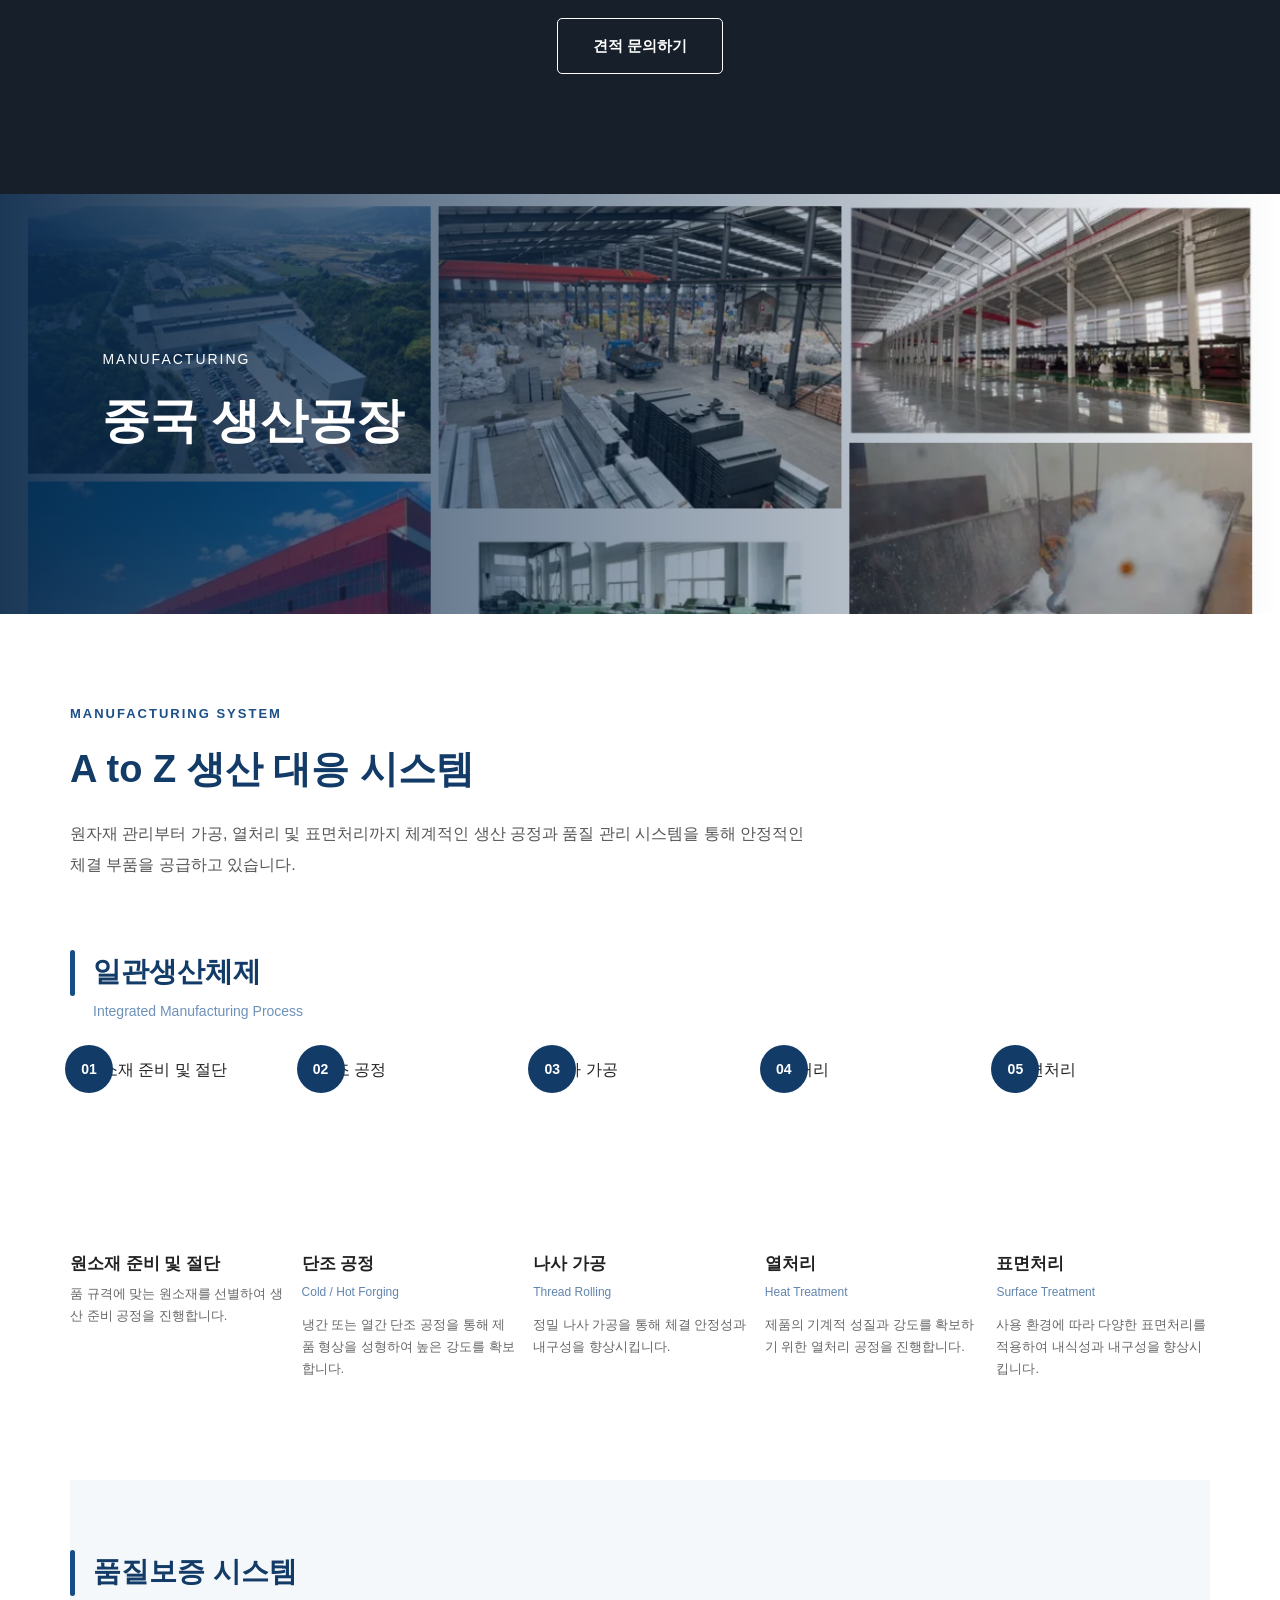
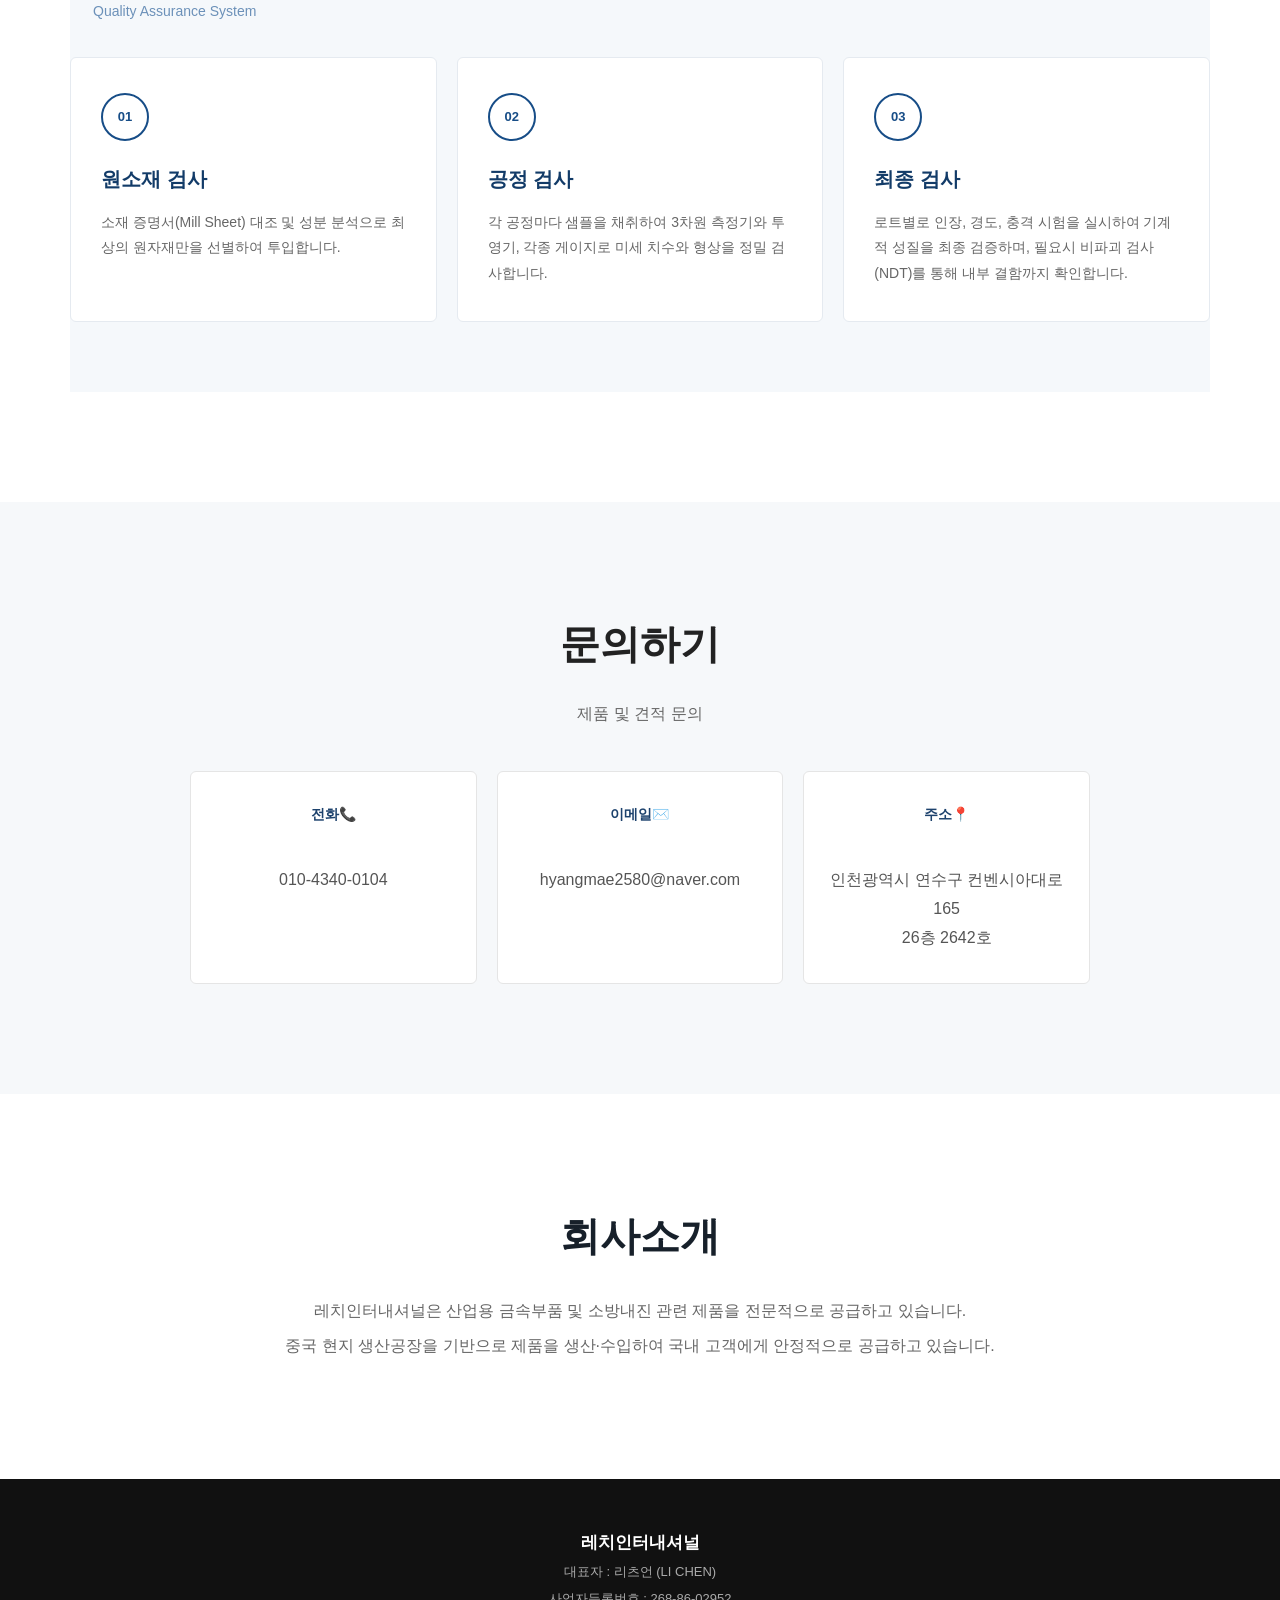
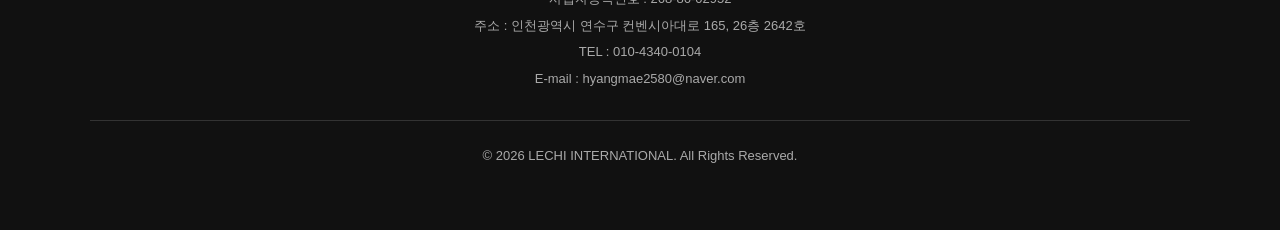
==== commit 4bdaf007: "Update index.html" ====
--- a/index.html
+++ b/index.html
@@ -26,7 +26,6 @@
 
 </head>
 
-
 <body>
 
 
@@ -38,28 +37,8 @@
 
     <div class="logo">
 
-        
-
     </div>
 
-
-    <nav class="menu">
-
-        <a href="#products">제품소개</a>
-
-        <a href="#custom">주문제작</a>
-
-        <a href="#factory">중국 생산공장</a>
-
-  <a href="https://blog.naver.com/hyangmae2580"
-     target="_blank"
-     rel="noopener noreferrer">
-    블로그
-  </a>
-
-        <a href="#contact">문의하기</a>
-
-    </nav>
 
 </header>
 
@@ -107,6 +86,28 @@
 
 </section>
 
+<!-- =========================
+     제품 메뉴
+========================= -->
+
+<div class="product-menu">
+
+    <a href="#products">제품소개</a>
+
+    <a href="#custom">주문제작</a>
+
+    <a href="#factory">중국 생산공장</a>
+
+    <a href="https://blog.naver.com/hyangmae2580"
+       target="_blank"
+       rel="noopener noreferrer">
+        블로그
+    </a>
+
+    <a href="#contact">문의하기</a>
+
+</div>
+
 
 
 <!-- =========================
@@ -188,8 +189,7 @@
                 <h3>맞춤 제작 부품</h3>
 
                 <p>
-                    설비에서 발생하는 진동과 소음을
-                    효과적으로 저감하기 위한 제품입니다.
+                    고객의 요구사항에 맞춘 산업용 금속부품 맞춤제작
                 </p>
 
                 <a href="product-vibration.html" class="product-more">
@@ -276,27 +276,321 @@
      중국 생산공장
 ========================= -->
 
-<section id="factory" class="section">
-
-    <h2>중국 생산공장</h2>
-
-
-    <p>
-        중국 하북성에 위치한 생산공장을 기반으로
-        제품을 생산하고 있습니다.
-    </p>
-
-
-    <p>
-        현지 생산 → 직수입 → 국내 공급 시스템을 통해
-        안정적인 제품 공급이 가능합니다.
-    </p>
-    <div class="factory-image">
-
-        <img 
-            src="images/factory.jpg" 
+<!-- =========================
+     중국 생산공장
+========================= -->
+
+<section id="factory" class="factory-section">
+
+    <div class="factory-hero">
+
+        <img
+            src="images/factory.jpg"
             alt="중국 생산공장"
         >
+
+        <div class="factory-hero-overlay">
+
+            <span>MANUFACTURING</span>
+
+            <h2>중국 생산공장</h2>
+
+        </div>
+
+    </div>
+
+
+    <div class="factory-content">
+
+
+        <!-- A to Z -->
+
+        <div class="factory-intro">
+
+            <span class="section-label">
+                MANUFACTURING SYSTEM
+            </span>
+
+            <h2>
+                A to Z 생산 대응 시스템
+            </h2>
+
+            <p>
+                원자재 관리부터 가공, 열처리 및 표면처리까지
+                체계적인 생산 공정과 품질 관리 시스템을 통해
+                안정적인 체결 부품을 공급하고 있습니다.
+            </p>
+
+        </div>
+
+
+
+        <!-- 일관생산체제 -->
+
+        <div class="process-section">
+
+            <div class="process-title">
+
+                <span></span>
+
+                <div>
+                    <h3>일관생산체제</h3>
+                    <p>Integrated Manufacturing Process</p>
+                </div>
+
+            </div>
+
+
+            <div class="process-grid">
+
+
+                <!-- 01 -->
+
+                <div class="process-card">
+
+                    <div class="process-number">
+                        01
+                    </div>
+
+                    <div class="process-image">
+                        <img
+                            src="images/process01.png"
+                            alt="원소재 준비 및 절단"
+                        >
+                    </div>
+
+                    <h4>
+                        원소재 준비 및 절단
+                    </h4>
+
+                    <p>
+                        품 규격에 맞는 원소재를 선별하여
+                        생산 준비 공정을 진행합니다.
+                    </p>
+
+                </div>
+
+
+
+                <!-- 02 -->
+
+                <div class="process-card">
+
+                    <div class="process-number">
+                        02
+                    </div>
+
+                    <div class="process-image">
+                        <img
+                            src="images/process02.png"
+                            alt="단조 공정"
+                        >
+                    </div>
+
+                    <h4>
+                        단조 공정
+                    </h4>
+
+                    <span class="process-en">
+                        Cold / Hot Forging
+                    </span>
+
+                    <p>
+                        냉간 또는 열간 단조 공정을 통해
+                        제품 형상을 성형하여 높은 강도를 확보합니다.
+                    </p>
+
+                </div>
+
+
+
+                <!-- 03 -->
+
+                <div class="process-card">
+
+                    <div class="process-number">
+                        03
+                    </div>
+
+                    <div class="process-image">
+                        <img
+                            src="images/process03.png"
+                            alt="나사 가공"
+                        >
+                    </div>
+
+                    <h4>
+                        나사 가공
+                    </h4>
+
+                    <span class="process-en">
+                        Thread Rolling
+                    </span>
+
+                    <p>
+                        정밀 나사 가공을 통해
+                        체결 안정성과 내구성을 향상시킵니다.
+                    </p>
+
+                </div>
+
+
+
+                <!-- 04 -->
+
+                <div class="process-card">
+
+                    <div class="process-number">
+                        04
+                    </div>
+
+                    <div class="process-image">
+                        <img
+                            src="images/process04.png"
+                            alt="열처리"
+                        >
+                    </div>
+
+                    <h4>
+                        열처리
+                    </h4>
+
+                    <span class="process-en">
+                        Heat Treatment
+                    </span>
+
+                    <p>
+                        제품의 기계적 성질과 강도를 확보하기 위한
+                        열처리 공정을 진행합니다.
+                    </p>
+
+                </div>
+
+
+
+                <!-- 05 -->
+
+                <div class="process-card">
+
+                    <div class="process-number">
+                        05
+                    </div>
+
+                    <div class="process-image">
+                        <img
+                            src="images/process05.png"
+                            alt="표면처리"
+                        >
+                    </div>
+
+                    <h4>
+                        표면처리
+                    </h4>
+
+                    <span class="process-en">
+                        Surface Treatment
+                    </span>
+
+                    <p>
+                        사용 환경에 따라 다양한 표면처리를 적용하여
+                        내식성과 내구성을 향상시킵니다.
+                    </p>
+
+                </div>
+
+            </div>
+
+        </div>
+
+
+
+        <!-- 품질보증 시스템 -->
+
+        <div class="quality-section">
+
+            <div class="quality-title">
+
+                <span></span>
+
+                <div>
+                    <h3>품질보증 시스템</h3>
+                    <p>Quality Assurance System</p>
+                </div>
+
+            </div>
+
+
+            <div class="quality-grid">
+
+
+                <!-- 원소재 검사 -->
+
+                <div class="quality-card">
+
+                    <div class="quality-icon">
+                        01
+                    </div>
+
+                    <h4>
+                        원소재 검사
+                    </h4>
+
+                    <p>
+                        소재 증명서(Mill Sheet) 대조 및 성분 분석으로
+                        최상의 원자재만을 선별하여 투입합니다.
+                    </p>
+
+                </div>
+
+
+
+                <!-- 공정 검사 -->
+
+                <div class="quality-card">
+
+                    <div class="quality-icon">
+                        02
+                    </div>
+
+                    <h4>
+                        공정 검사
+                    </h4>
+
+                    <p>
+                        각 공정마다 샘플을 채취하여
+                        3차원 측정기와 투영기, 각종 게이지로
+                        미세 치수와 형상을 정밀 검사합니다.
+                    </p>
+
+                </div>
+
+
+
+                <!-- 최종 검사 -->
+
+                <div class="quality-card">
+
+                    <div class="quality-icon">
+                        03
+                    </div>
+
+                    <h4>
+                        최종 검사
+                    </h4>
+
+                    <p>
+                        로트별로 인장, 경도, 충격 시험을 실시하여
+                        기계적 성질을 최종 검증하며,
+                        필요시 비파괴 검사(NDT)를 통해
+                        내부 결함까지 확인합니다.
+                    </p>
+
+                </div>
+
+            </div>
+
+        </div>
+
 
     </div>
 
@@ -321,19 +615,19 @@
     <div class="contact-info">
 
         <p>
-            <strong>전화</strong><br>
+            <strong>전화📞</strong><br>
             010-4340-0104
         </p>
 
 
         <p>
-            <strong>이메일</strong><br>
+            <strong>이메일✉️</strong><br>
             hyangmae2580@naver.com
         </p>
 
 
         <p>
-            <strong>주소</strong><br>
+            <strong>주소📍</strong><br>
             인천광역시 연수구 컨벤시아대로 165<br>
             26층 2642호
         </p>
--- a/style.css
+++ b/style.css
@@ -1608,3 +1608,693 @@
 .blog-button:hover {
     opacity: 0.85;
 }
+
+.product-menu {
+    display: flex;
+    justify-content: center;
+    align-items: center;
+    gap: 0;
+    width: 100%;
+    padding: 22px 20px;
+    background: #ffffff;
+    border-bottom: 1px solid #e5e9ed;
+}
+
+.product-menu {
+    display: flex;
+    justify-content: center;
+    align-items: center;
+    gap: 25px;
+    width: 100%;
+    padding: 22px 20px;
+    background: #ffffff;
+    border-bottom: 1px solid #e5e9ed;
+    box-sizing: border-box;
+}
+
+.product-menu a {
+    display: inline-block;
+    padding: 8px 15px;
+
+    color: #333;
+    background: transparent;
+
+    border: none;
+
+    text-decoration: none;
+
+    font-size: 14px;
+    font-weight: 500;
+
+    transition: all 0.3s ease;
+}
+
+.product-menu a:hover {
+    color: #123b68;
+}
+
+
+@media (max-width: 768px) {
+
+    .product-menu {
+        flex-wrap: wrap;
+        padding: 15px 10px;
+    }
+
+    .product-menu a {
+        padding: 7px 12px;
+        font-size: 13px;
+        margin: 3px 0;
+    }
+
+}
+
+/* =========================================
+   CHINA FACTORY
+========================================= */
+
+.factory-section {
+    width: 100%;
+    background: #ffffff;
+}
+
+
+/* 공장 이미지 */
+
+.factory-hero {
+    position: relative;
+    width: 100%;
+    height: 420px;
+    overflow: hidden;
+}
+
+.factory-hero img {
+    width: 100%;
+    height: 100%;
+    object-fit: cover;
+}
+
+.factory-hero-overlay {
+    position: absolute;
+    left: 0;
+    top: 0;
+
+    width: 100%;
+    height: 100%;
+
+    display: flex;
+    flex-direction: column;
+    justify-content: center;
+
+    padding-left: 8%;
+    box-sizing: border-box;
+
+    background: linear-gradient(
+        90deg,
+        rgba(8, 39, 73, 0.92),
+        rgba(8, 39, 73, 0.45),
+        rgba(8, 39, 73, 0)
+    );
+
+    color: #ffffff;
+}
+
+.factory-hero-overlay span {
+    font-size: 14px;
+    letter-spacing: 2px;
+    margin-bottom: 12px;
+}
+
+.factory-hero-overlay h2 {
+    font-size: 48px;
+    margin: 0;
+    font-weight: 700;
+}
+
+
+/* 전체 내용 */
+
+.factory-content {
+    max-width: 1200px;
+    margin: 0 auto;
+    padding: 90px 30px 110px;
+    box-sizing: border-box;
+}
+
+
+/* A to Z */
+
+.factory-intro {
+    margin-bottom: 70px;
+}
+
+.section-label {
+    display: block;
+    margin-bottom: 14px;
+
+    color: #1b4f87;
+
+    font-size: 13px;
+    font-weight: 600;
+    letter-spacing: 2px;
+}
+
+.factory-intro h2 {
+    margin: 0 0 20px;
+
+    color: #123b68;
+
+    font-size: 38px;
+    font-weight: 700;
+}
+
+.factory-intro p {
+    max-width: 850px;
+
+    margin: 0;
+
+    color: #555;
+
+    font-size: 16px;
+    line-height: 1.9;
+}
+
+
+/* 섹션 제목 */
+
+.process-title,
+.quality-title {
+    display: flex;
+    align-items: flex-start;
+
+    margin-bottom: 35px;
+}
+
+.process-title > span,
+.quality-title > span {
+    display: block;
+
+    width: 5px;
+    height: 46px;
+
+    margin-right: 18px;
+
+    background: #174d87;
+    border-radius: 3px;
+}
+
+.process-title h3,
+.quality-title h3 {
+    margin: 0;
+
+    color: #123b68;
+
+    font-size: 28px;
+}
+
+.process-title p,
+.quality-title p {
+    margin: 5px 0 0;
+
+    color: #6c91b9;
+
+    font-size: 14px;
+}
+
+
+/* =========================================
+   생산공정
+========================================= */
+
+.process-section {
+    margin-bottom: 90px;
+}
+
+.process-grid {
+    display: grid;
+
+    grid-template-columns:
+        repeat(5, 1fr);
+
+    gap: 18px;
+}
+
+.process-card {
+    position: relative;
+
+    padding-bottom: 10px;
+}
+
+.process-number {
+    position: absolute;
+
+    top: -12px;
+    left: -5px;
+
+    width: 48px;
+    height: 48px;
+
+    display: flex;
+    align-items: center;
+    justify-content: center;
+
+    background: #123b68;
+    color: #ffffff;
+
+    border-radius: 50%;
+
+    font-size: 14px;
+    font-weight: 600;
+
+    z-index: 2;
+}
+
+.process-image {
+    width: 100%;
+    height: 175px;
+
+    overflow: hidden;
+
+    border-radius: 5px;
+
+    margin-bottom: 18px;
+}
+
+.process-image img {
+    width: 100%;
+    height: 100%;
+
+    object-fit: cover;
+
+    transition: transform 0.4s ease;
+}
+
+.process-card:hover .process-image img {
+    transform: scale(1.05);
+}
+
+.process-card h4 {
+    margin: 0 0 5px;
+
+    color: #222;
+
+    font-size: 17px;
+    font-weight: 700;
+}
+
+.process-en {
+    display: block;
+
+    margin-bottom: 12px;
+
+    color: #6185ad;
+
+    font-size: 12px;
+}
+
+.process-card p {
+    margin: 0;
+
+    color: #666;
+
+    font-size: 13px;
+    line-height: 1.7;
+}
+
+
+/* =========================================
+   품질보증
+========================================= */
+
+.quality-section {
+    padding: 70px 0;
+
+    background: #f5f8fb;
+}
+
+.quality-grid {
+    display: grid;
+
+    grid-template-columns:
+        repeat(3, 1fr);
+
+    gap: 20px;
+}
+
+.quality-card {
+    padding: 35px 30px;
+
+    background: #ffffff;
+
+    border: 1px solid #e5eaf0;
+
+    border-radius: 6px;
+
+    box-sizing: border-box;
+}
+
+.quality-icon {
+    width: 48px;
+    height: 48px;
+
+    display: flex;
+    align-items: center;
+    justify-content: center;
+
+    margin-bottom: 22px;
+
+    border: 2px solid #174d87;
+
+    border-radius: 50%;
+
+    color: #174d87;
+
+    font-size: 13px;
+    font-weight: 700;
+}
+
+.quality-card h4 {
+    margin: 0 0 15px;
+
+    color: #123b68;
+
+    font-size: 20px;
+}
+
+.quality-card p {
+    margin: 0;
+
+    color: #666;
+
+    font-size: 14px;
+    line-height: 1.8;
+}
+
+
+/* =========================================
+   MOBILE
+========================================= */
+
+@media (max-width: 900px) {
+
+    .factory-hero {
+        height: 330px;
+    }
+
+    .factory-hero-overlay {
+        padding-left: 30px;
+    }
+
+    .factory-hero-overlay h2 {
+        font-size: 38px;
+    }
+
+    .process-grid {
+        grid-template-columns:
+            repeat(2, 1fr);
+    }
+
+    .quality-grid {
+        grid-template-columns:
+            1fr;
+    }
+
+}
+
+
+@media (max-width: 600px) {
+
+    .factory-hero {
+        height: 260px;
+    }
+
+    .factory-hero-overlay h2 {
+        font-size: 30px;
+    }
+
+    .factory-content {
+        padding: 60px 20px 70px;
+    }
+
+    .factory-intro h2 {
+        font-size: 28px;
+    }
+
+    .factory-intro p {
+        font-size: 14px;
+    }
+
+    .process-grid {
+        grid-template-columns:
+            1fr;
+    }
+
+    .process-title h3,
+    .quality-title h3 {
+        font-size: 23px;
+    }
+
+}
+
+/* =====================================
+   주문제작 제품 페이지
+====================================== */
+
+.custom-product-page {
+    width: 100%;
+    max-width: 1200px;
+    margin: 0 auto;
+    padding: 80px 30px 100px;
+    box-sizing: border-box;
+}
+
+
+/* 페이지 헤더 */
+
+.custom-product-header {
+    text-align: center;
+    margin-bottom: 70px;
+}
+
+.custom-product-number {
+    display: block;
+    margin-bottom: 15px;
+    color: #123b68;
+    font-size: 13px;
+    font-weight: 600;
+    letter-spacing: 2px;
+}
+
+.custom-product-header h1 {
+    margin: 0 0 18px;
+    color: #111;
+    font-size: 42px;
+    font-weight: 700;
+}
+
+.custom-product-header p {
+    margin: 0;
+    color: #666;
+    font-size: 17px;
+}
+
+
+/* 주문제작 소개 */
+
+.custom-product-intro {
+    max-width: 850px;
+    margin: 0 auto 70px;
+    text-align: center;
+}
+
+.custom-product-intro h2 {
+    margin-bottom: 20px;
+    color: #222;
+    font-size: 28px;
+}
+
+.custom-product-intro p {
+    margin: 8px 0;
+    color: #666;
+    font-size: 15px;
+    line-height: 1.8;
+}
+
+
+/* =====================================
+   제품 이미지 갤러리
+====================================== */
+
+.custom-product-gallery {
+    display: grid;
+    grid-template-columns: repeat(3, 1fr);
+    gap: 24px;
+    margin-bottom: 90px;
+}
+
+.custom-product-item {
+    overflow: hidden;
+    background: #f5f5f5;
+    border: 1px solid #e5e5e5;
+    cursor: pointer;
+}
+
+.custom-product-item img {
+    display: block;
+    width: 100%;
+    aspect-ratio: 1 / 1;
+    object-fit: cover;
+    transition: transform 0.4s ease;
+}
+
+.custom-product-item:hover img {
+    transform: scale(1.04);
+}
+
+
+/* =====================================
+   주문제작 특징
+====================================== */
+
+.custom-product-bottom {
+    padding: 60px 40px;
+    background: #f7f8fa;
+    text-align: center;
+}
+
+.custom-product-bottom h2 {
+    margin: 0 0 40px;
+    color: #222;
+    font-size: 28px;
+}
+
+.custom-product-features {
+    display: grid;
+    grid-template-columns: repeat(6, 1fr);
+    gap: 15px;
+    margin-bottom: 35px;
+}
+
+.custom-product-features div {
+    padding: 25px 10px;
+    background: #fff;
+    border: 1px solid #e5e5e5;
+}
+
+.custom-product-features strong {
+    display: block;
+    margin-bottom: 10px;
+    color: #123b68;
+    font-size: 13px;
+}
+
+.custom-product-features span {
+    display: block;
+    color: #333;
+    font-size: 14px;
+    font-weight: 600;
+}
+
+.custom-product-bottom p {
+    margin: 0 auto 30px;
+    color: #666;
+    font-size: 15px;
+    line-height: 1.8;
+}
+
+
+/* 문의 버튼 */
+
+.custom-product-contact {
+    display: inline-block;
+    padding: 15px 35px;
+    background: #123b68;
+    color: #fff;
+    text-decoration: none;
+    font-size: 14px;
+    font-weight: 600;
+    transition: all 0.3s ease;
+}
+
+.custom-product-contact:hover {
+    background: #0d2b4d;
+}
+
+
+/* =====================================
+   이미지 확대 모달
+====================================== */
+
+.custom-image-modal {
+    display: none;
+    position: fixed;
+    z-index: 9999;
+    top: 0;
+    left: 0;
+    width: 100%;
+    height: 100%;
+    background: rgba(0, 0, 0, 0.85);
+    align-items: center;
+    justify-content: center;
+    padding: 30px;
+    box-sizing: border-box;
+}
+
+.custom-image-modal img {
+    max-width: 90%;
+    max-height: 90%;
+    object-fit: contain;
+}
+
+.custom-image-close {
+    position: absolute;
+    top: 25px;
+    right: 35px;
+    color: #fff;
+    font-size: 45px;
+    font-weight: 300;
+    cursor: pointer;
+}
+
+
+/* =====================================
+   모바일
+====================================== */
+
+@media (max-width: 768px) {
+
+    .custom-product-page {
+        padding: 60px 20px 80px;
+    }
+
+    .custom-product-header h1 {
+        font-size: 32px;
+    }
+
+    .custom-product-gallery {
+        grid-template-columns: repeat(2, 1fr);
+        gap: 15px;
+    }
+
+    .custom-product-features {
+        grid-template-columns: repeat(3, 1fr);
+    }
+
+    .custom-product-bottom {
+        padding: 45px 20px;
+    }
+
+}
+
+
+@media (max-width: 480px) {
+
+    .custom-product-gallery {
+        grid-template-columns: 1fr;
+    }
+
+    .custom-product-features {
+        grid-template-columns: repeat(2, 1fr);
+    }
+
+}
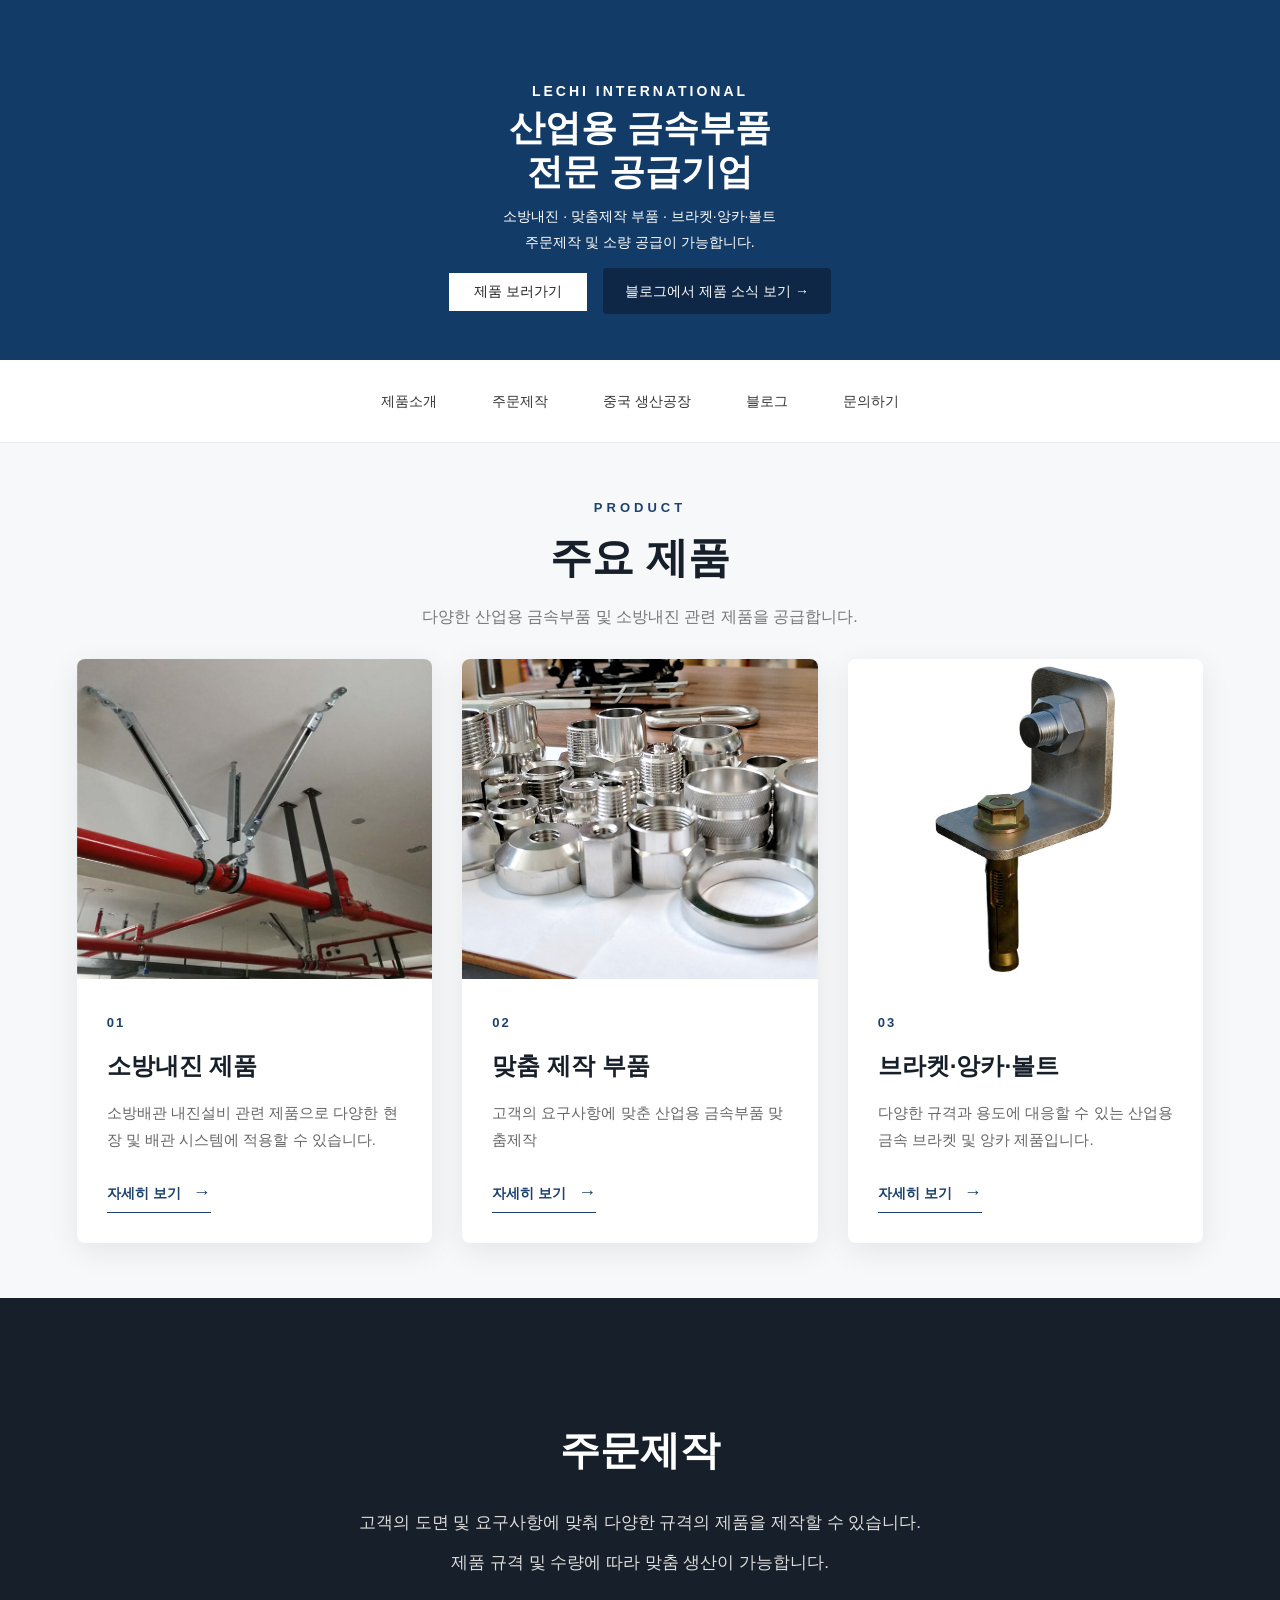
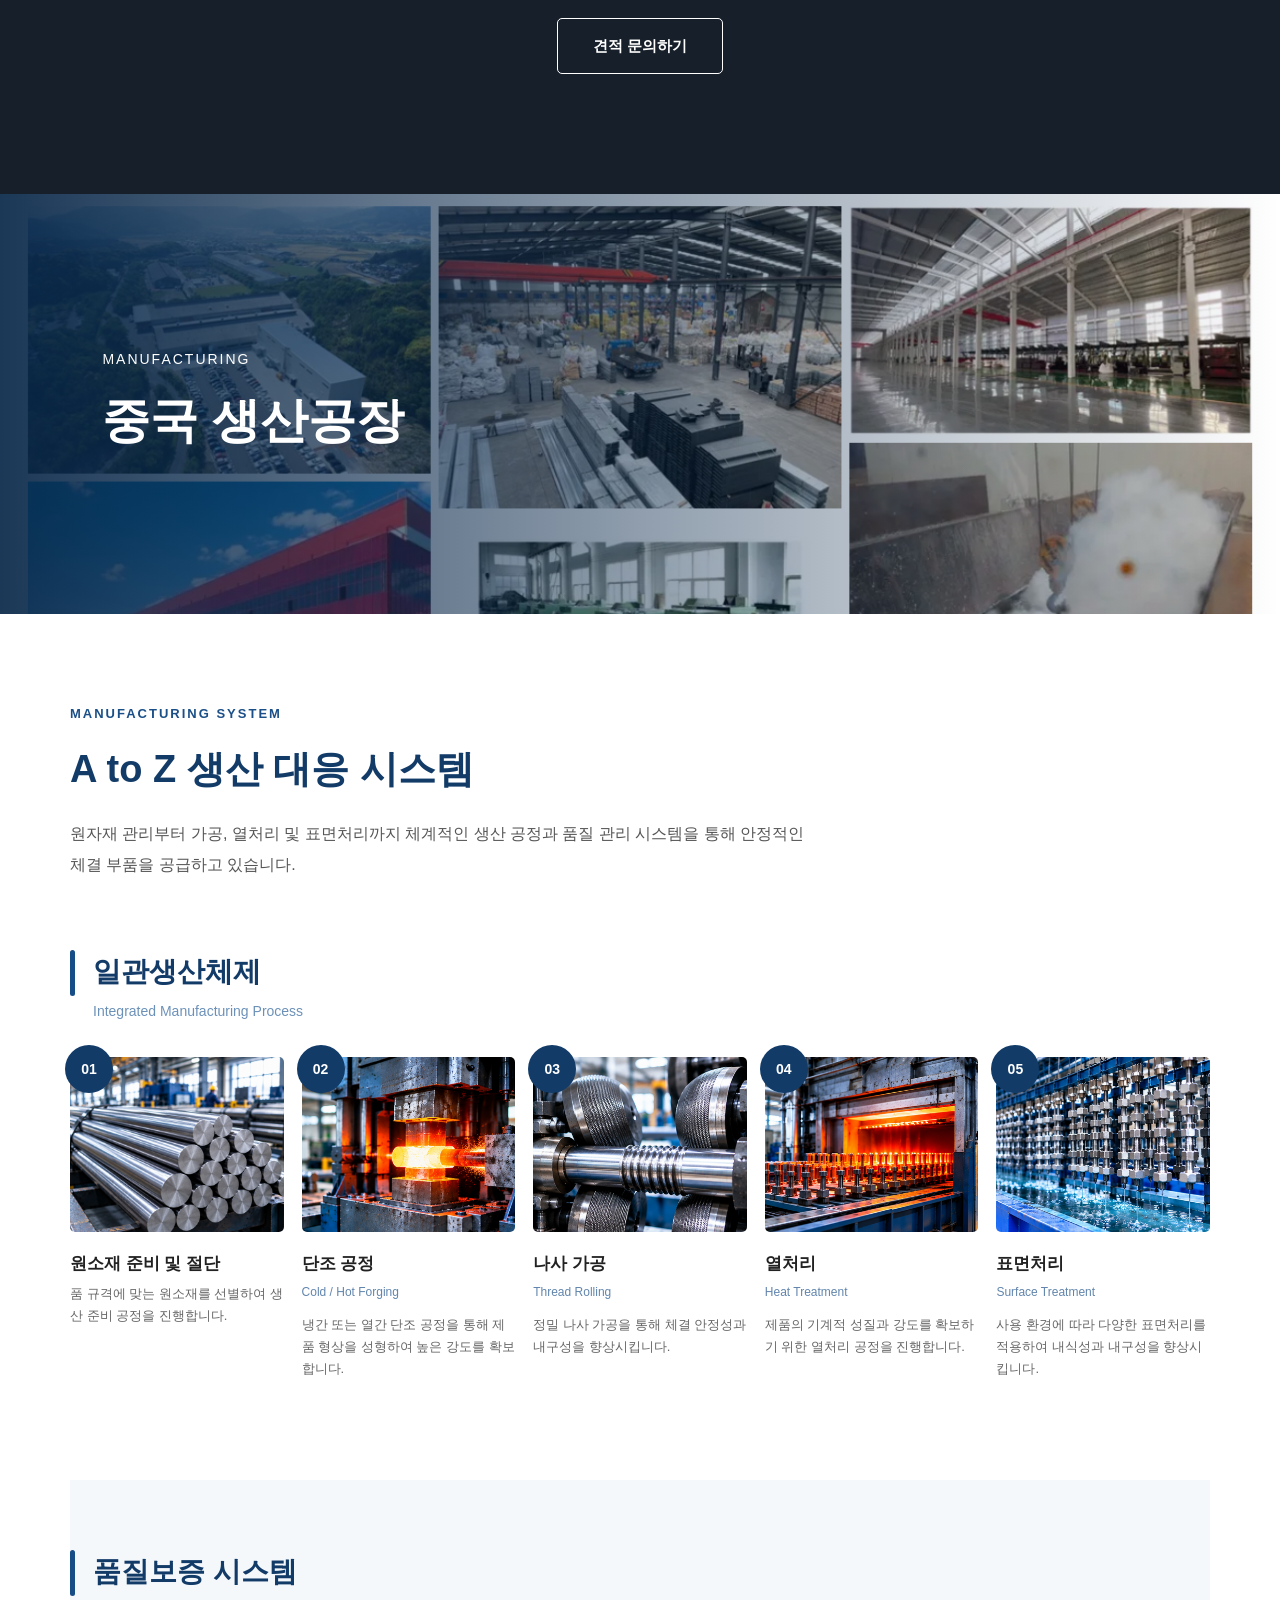
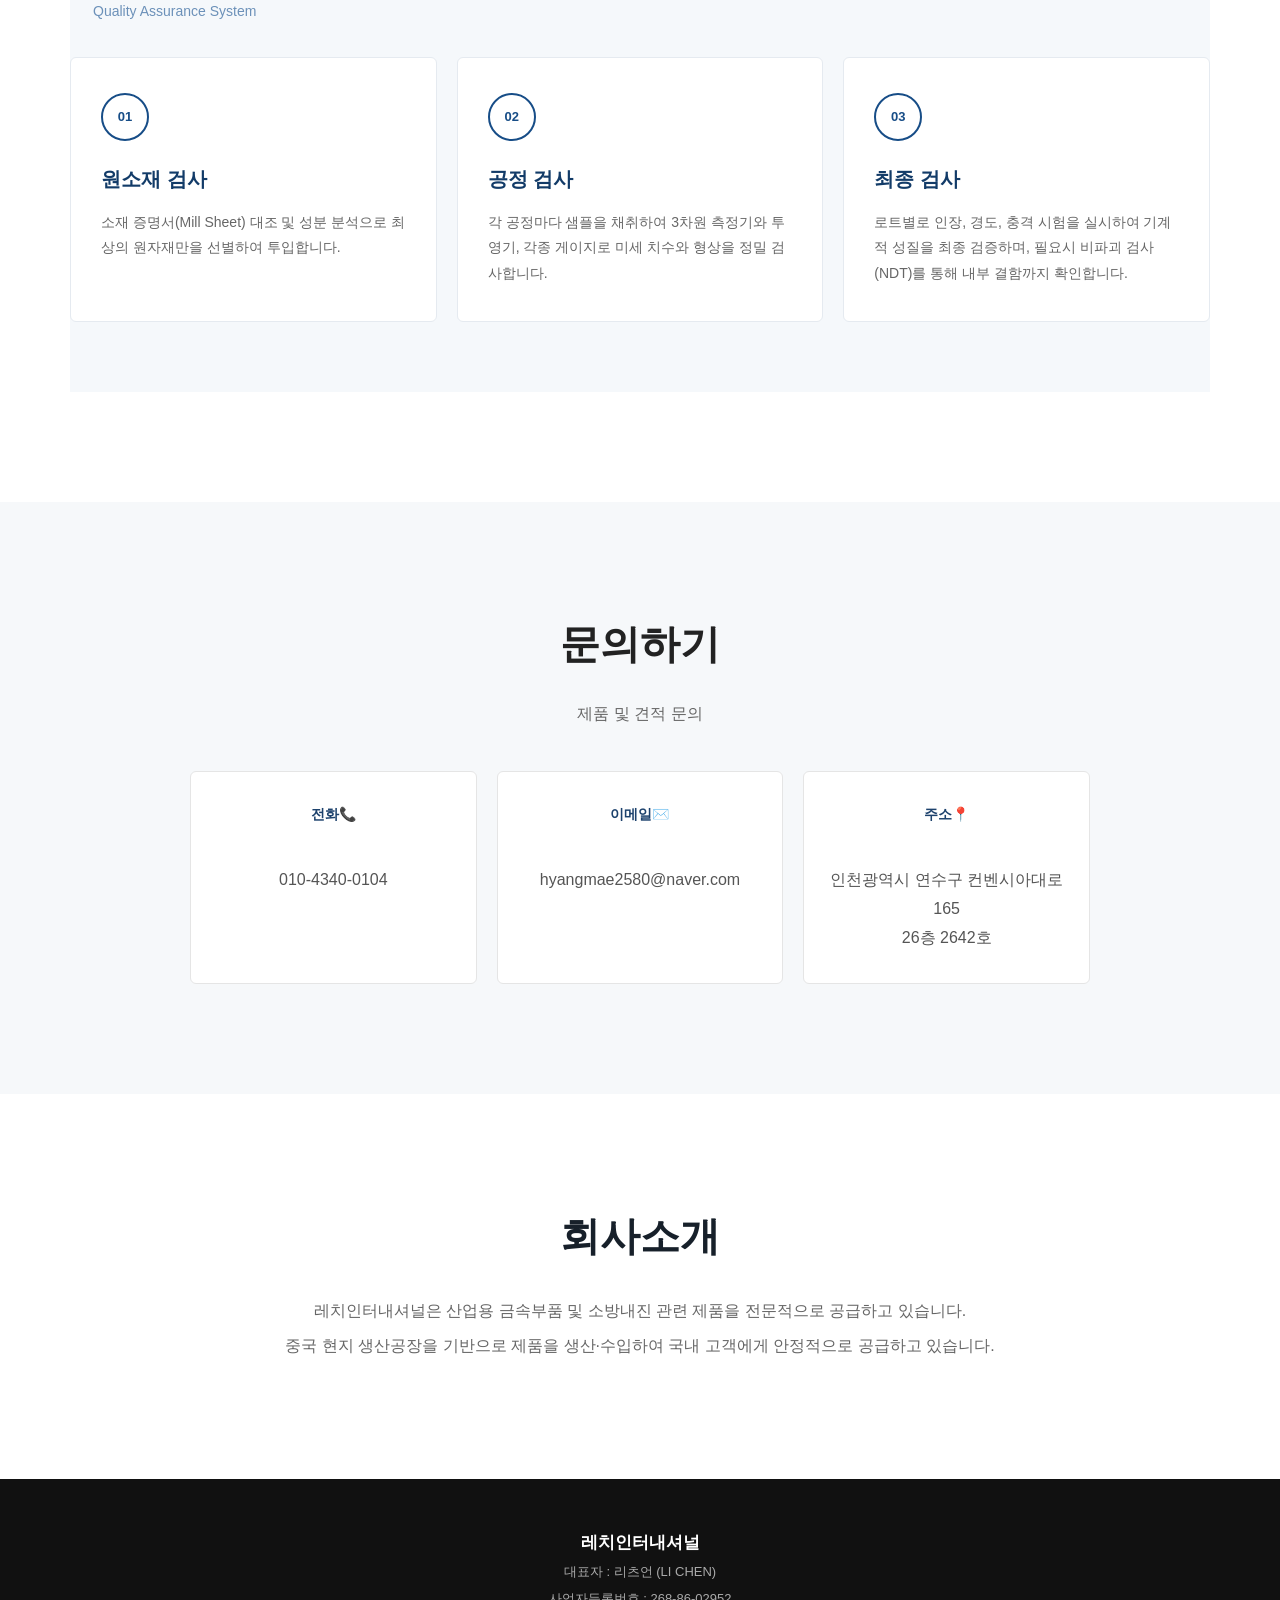
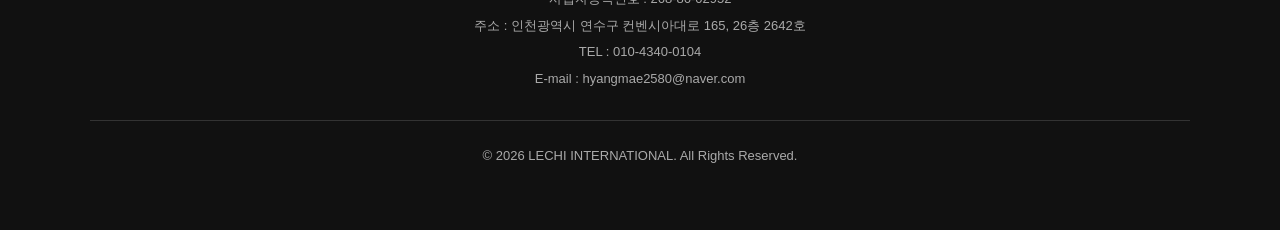
==== commit a930bee4: "Update index.html" ====
--- a/index.html
+++ b/index.html
@@ -4,7 +4,8 @@
 <head>
     <meta charset="UTF-8">
     <meta name="viewport" content="width=device-width, initial-scale=1.0">
-
+<link rel="icon" type="image/x-icon" href="/favicon.ico">
+<link rel="icon" type="image/png" sizes="32x32" href="/favicon.png">
     <title>레치인터내셔널 | 산업용 금속부품 전문기업</title>
 
     <link rel="stylesheet" href="style.css">
